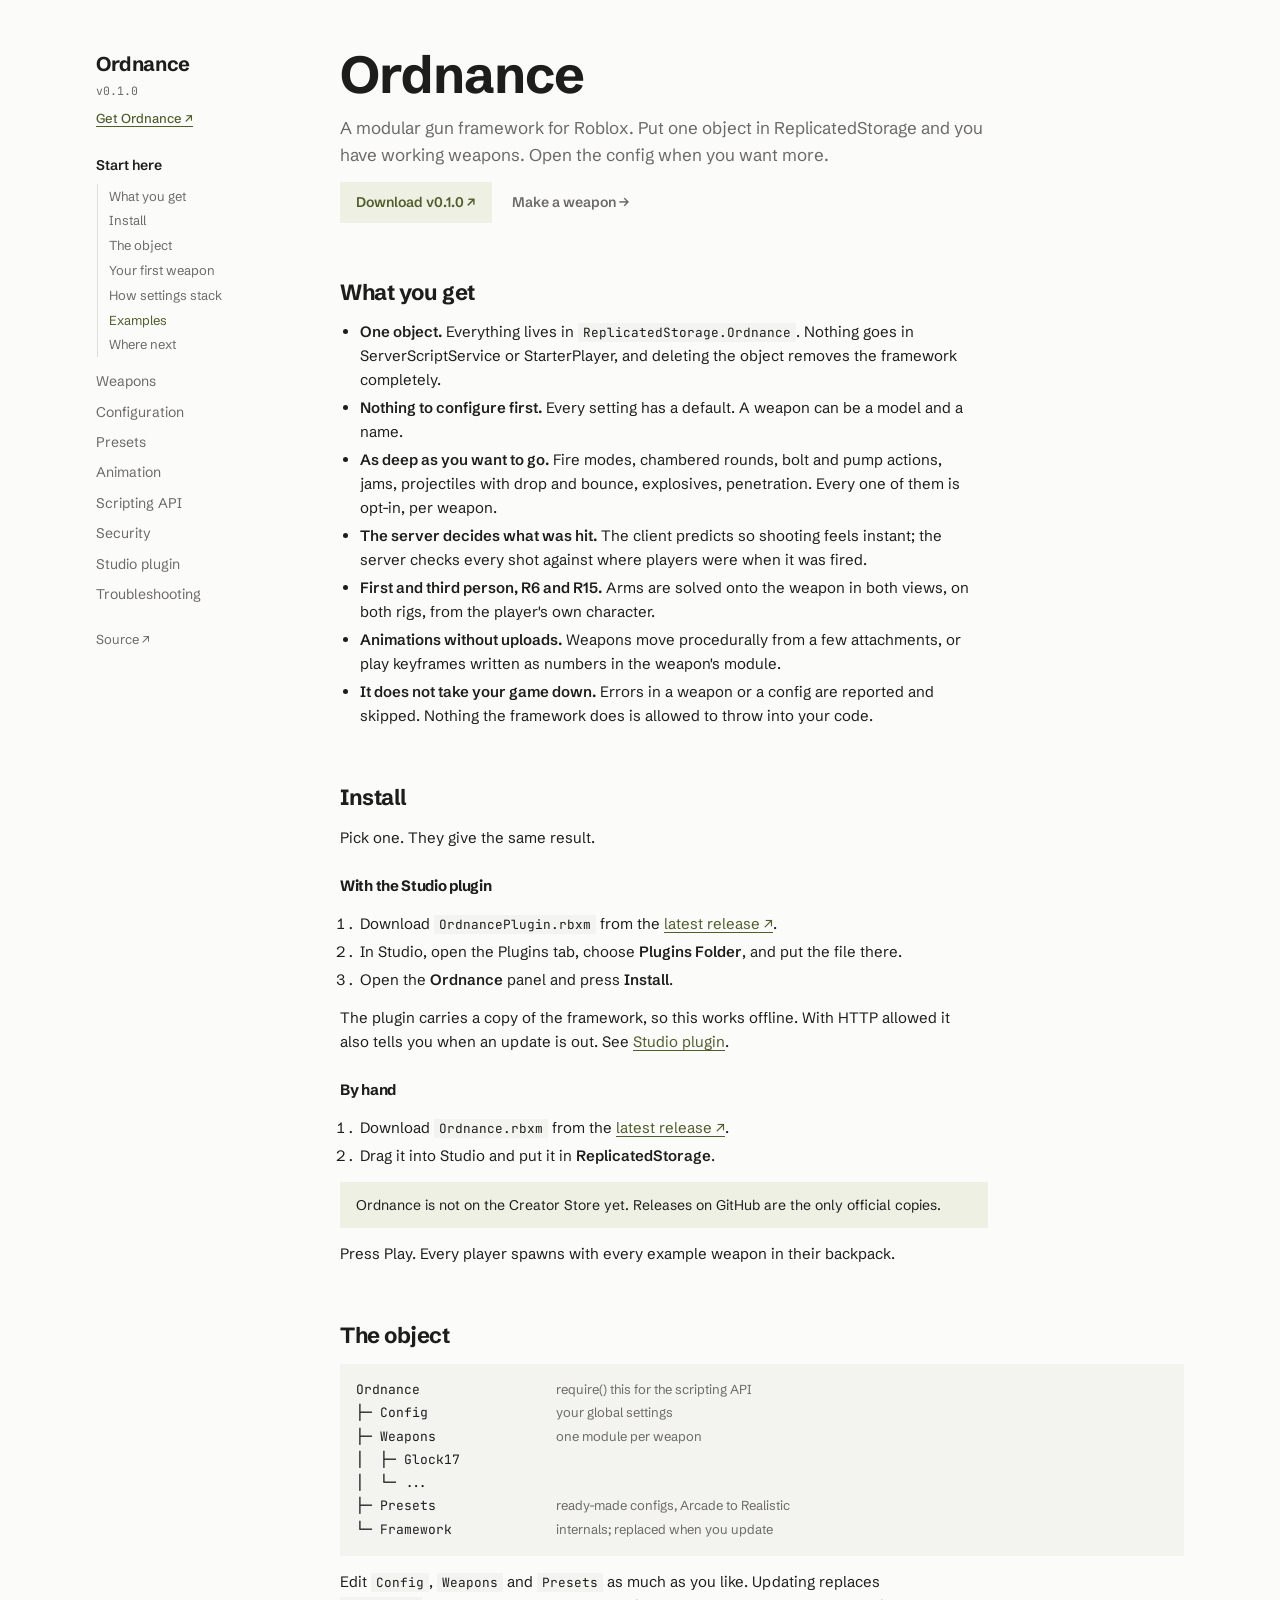
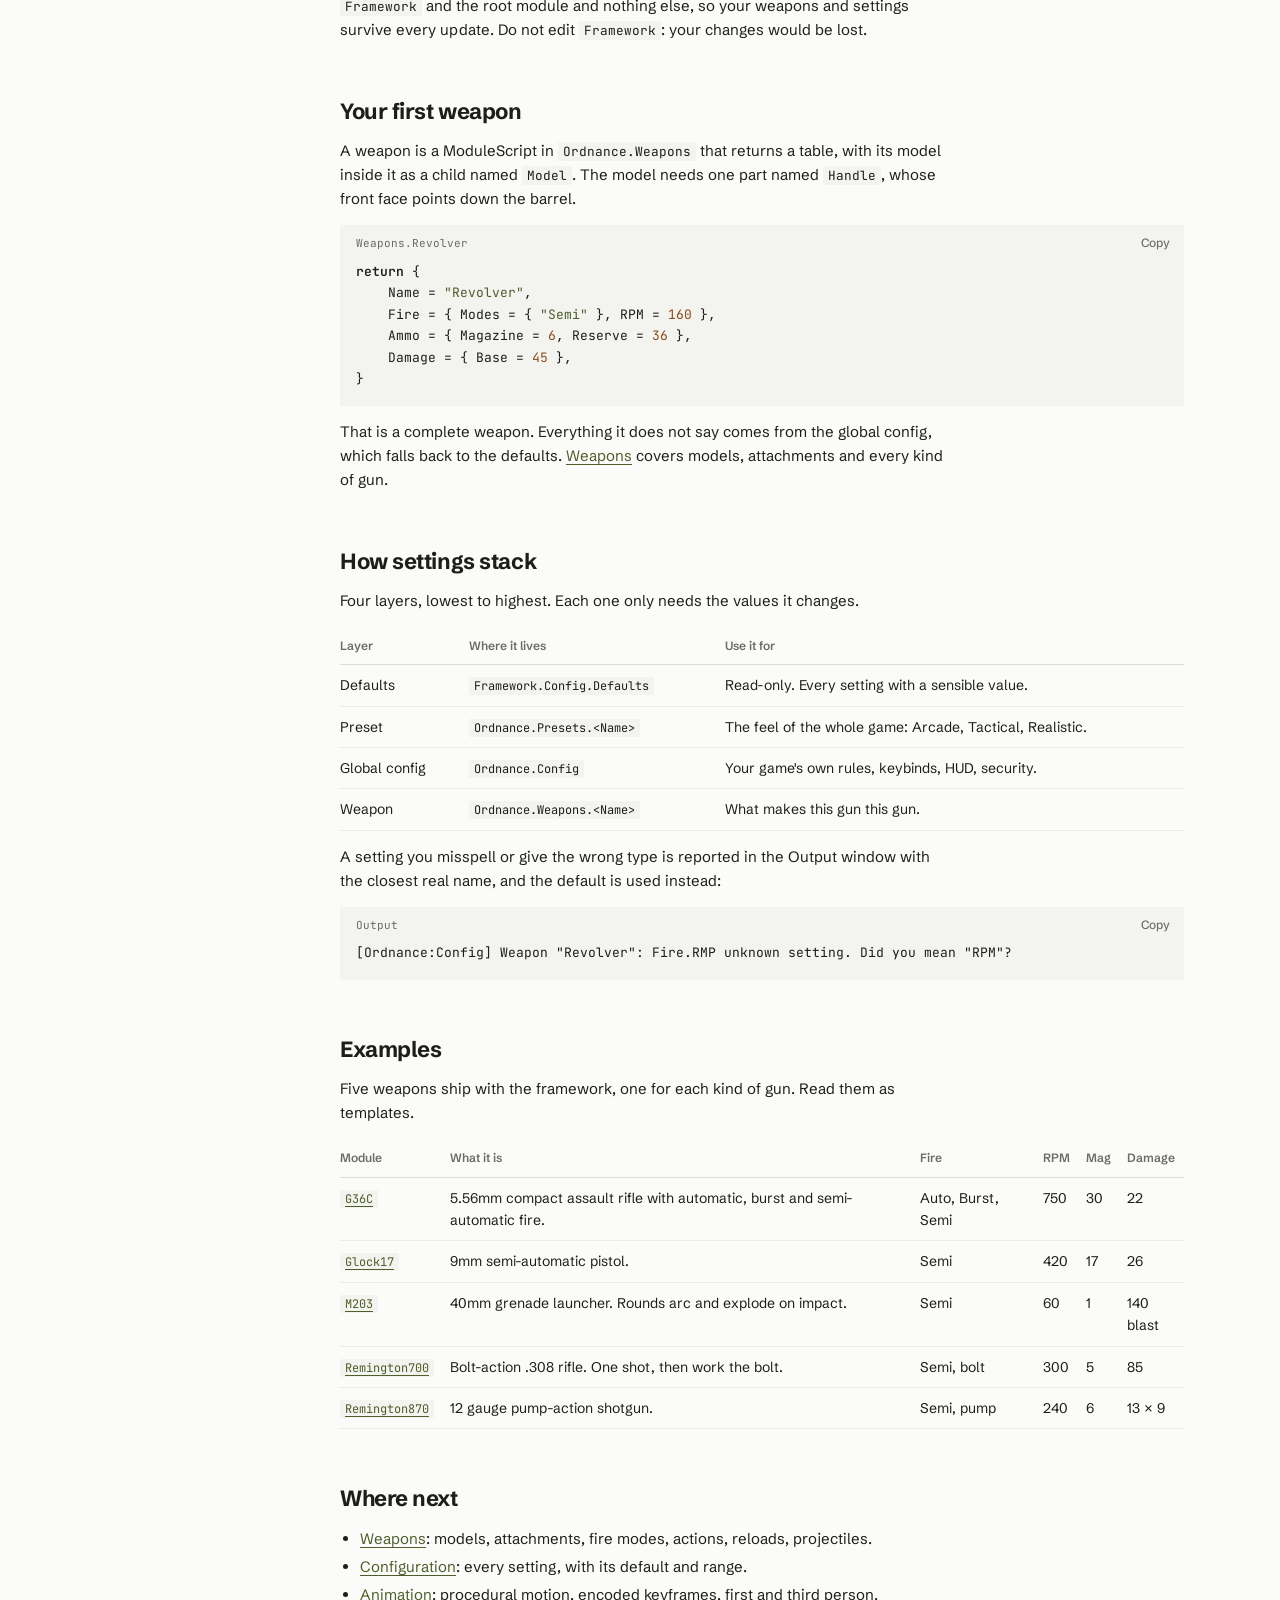
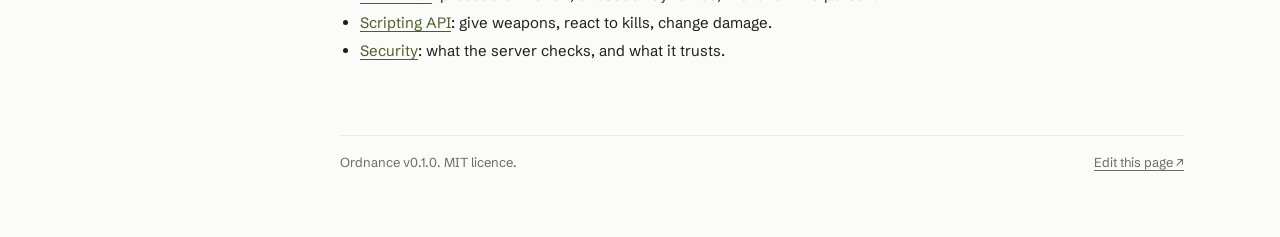
==== docs/index.html @ 736809ed "docs: commit the built site in docs/ for GitHub Pages The Markdown sources move to site/ and tools/d" ====
<!doctype html>
<html lang="en">
<head>
<meta charset="utf-8">
<meta name="viewport" content="width=device-width, initial-scale=1, viewport-fit=cover">
<title>Ordnance</title>
<meta name="description" content="A modular gun framework for Roblox. One object in ReplicatedStorage gives you working, server-checked weapons; open the config when you want more.">
<meta property="og:title" content="Ordnance">
<meta property="og:description" content="A modular gun framework for Roblox. One object in ReplicatedStorage gives you working, server-checked weapons; open the config when you want more.">
<link rel="icon" href="favicon.svg" type="image/svg+xml">
<link rel="preconnect" href="https://fonts.googleapis.com">
<link rel="preconnect" href="https://fonts.gstatic.com" crossorigin>
<link rel="stylesheet" href="https://fonts.googleapis.com/css2?family=Schibsted+Grotesk:wght@400;500;600;700&amp;family=JetBrains+Mono:wght@400;600&amp;display=swap">
<link rel="stylesheet" href="style.css">
</head>
<body>
<div class="shell">
  <nav class="rail" aria-label="Pages">
    <a class="brand" href="index.html">Ordnance</a>
    <span class="ver">v0.1.0</span>
    <a class="get" href="https://github.com/xerseer/ORDINANCE/releases" target="_blank" rel="noopener">Get Ordnance&nbsp;↗</a>
    <a class="item here" href="index.html" aria-current="page">Start here</a><div class="subs"><a class="sub" href="#what">What you get</a><a class="sub" href="#install">Install</a><a class="sub" href="#layout">The object</a><a class="sub" href="#first-weapon">Your first weapon</a><a class="sub" href="#precedence">How settings stack</a><a class="sub" href="#examples">Examples</a><a class="sub" href="#next">Where next</a></div>
    <a class="item" href="weapons.html">Weapons</a>
    <a class="item" href="config.html">Configuration</a>
    <a class="item" href="presets.html">Presets</a>
    <a class="item" href="animation.html">Animation</a>
    <a class="item" href="api.html">Scripting API</a>
    <a class="item" href="security.html">Security</a>
    <a class="item" href="plugin.html">Studio plugin</a>
    <a class="item" href="faq.html">Troubleshooting</a>
    <a class="item out" href="https://github.com/xerseer/ORDINANCE" target="_blank" rel="noopener">Source&nbsp;↗</a>
  </nav>
  <main>
<section id="top"><h1>Ordnance</h1>
<p class="lede">A modular gun framework for Roblox. Put one object in ReplicatedStorage and you have working weapons. Open the config when you want more.</p>
<p class="actions"><a class="btn" href="https://github.com/xerseer/ORDINANCE/releases" target="_blank" rel="noopener">Download v0.1.0&nbsp;↗</a> <a class="btn plain" href="weapons.html">Make a weapon →</a></p>
</section>
<section id="what"><h2>What you get</h2>
<ul><li><strong>One object.</strong> Everything lives in <code>ReplicatedStorage.Ordnance</code>. Nothing goes in ServerScriptService or StarterPlayer, and deleting the object removes the framework completely.</li><li><strong>Nothing to configure first.</strong> Every setting has a default. A weapon can be a model and a name.</li><li><strong>As deep as you want to go.</strong> Fire modes, chambered rounds, bolt and pump actions, jams, projectiles with drop and bounce, explosives, penetration. Every one of them is opt-in, per weapon.</li><li><strong>The server decides what was hit.</strong> The client predicts so shooting feels instant; the server checks every shot against where players were when it was fired.</li><li><strong>First and third person, R6 and R15.</strong> Arms are solved onto the weapon in both views, on both rigs, from the player's own character.</li><li><strong>Animations without uploads.</strong> Weapons move procedurally from a few attachments, or play keyframes written as numbers in the weapon's module.</li><li><strong>It does not take your game down.</strong> Errors in a weapon or a config are reported and skipped. Nothing the framework does is allowed to throw into your code.</li></ul>
</section>
<section id="install"><h2>Install</h2>
<p>Pick one. They give the same result.</p>
<h3 id="with-the-studio-plugin">With the Studio plugin</h3>
<ol><li>Download <code>OrdnancePlugin.rbxm</code> from the <a href="https://github.com/xerseer/ORDINANCE/releases" target="_blank" rel="noopener">latest release&nbsp;↗</a>.</li><li>In Studio, open the Plugins tab, choose <strong>Plugins Folder</strong>, and put the file there.</li><li>Open the <strong>Ordnance</strong> panel and press <strong>Install</strong>.</li></ol>
<p>The plugin carries a copy of the framework, so this works offline. With HTTP allowed it also tells you when an update is out. See <a href="plugin.html">Studio plugin</a>.</p>
<h3 id="by-hand">By hand</h3>
<ol><li>Download <code>Ordnance.rbxm</code> from the <a href="https://github.com/xerseer/ORDINANCE/releases" target="_blank" rel="noopener">latest release&nbsp;↗</a>.</li><li>Drag it into Studio and put it in <strong>ReplicatedStorage</strong>.</li></ol>
<div class="note"><p>Ordnance is not on the Creator Store yet. Releases on GitHub are the only official copies.</p></div>
<p>Press Play. Every player spawns with every example weapon in their backpack.</p>
</section>
<section id="layout"><h2>The object</h2>
<div class="tree">Ordnance                 <span class="dim">require() this for the scripting API</span>
├─ Config                <span class="dim">your global settings</span>
├─ Weapons               <span class="dim">one module per weapon</span>
│  ├─ Glock17
│  └─ ...
├─ Presets               <span class="dim">ready-made configs, Arcade to Realistic</span>
└─ Framework             <span class="dim">internals; replaced when you update</span></div>
<p>Edit <code>Config</code>, <code>Weapons</code> and <code>Presets</code> as much as you like. Updating replaces <code>Framework</code> and the root module and nothing else, so your weapons and settings survive every update. Do not edit <code>Framework</code>: your changes would be lost.</p>
</section>
<section id="first-weapon"><h2>Your first weapon</h2>
<p>A weapon is a ModuleScript in <code>Ordnance.Weapons</code> that returns a table, with its model inside it as a child named <code>Model</code>. The model needs one part named <code>Handle</code>, whose front face points down the barrel.</p>
<div class="code"><div class="label">Weapons.Revolver</div><pre><code><span class="tk-kw">return</span> {
	Name = <span class="tk-str">&quot;Revolver&quot;</span>,
	Fire = { Modes = { <span class="tk-str">&quot;Semi&quot;</span> }, RPM = <span class="tk-num">160</span> },
	Ammo = { Magazine = <span class="tk-num">6</span>, Reserve = <span class="tk-num">36</span> },
	Damage = { Base = <span class="tk-num">45</span> },
}</code></pre></div>
<p>That is a complete weapon. Everything it does not say comes from the global config, which falls back to the defaults. <a href="weapons.html">Weapons</a> covers models, attachments and every kind of gun.</p>
</section>
<section id="precedence"><h2>How settings stack</h2>
<p>Four layers, lowest to highest. Each one only needs the values it changes.</p>
<div class="tbl"><table><thead><tr><th>Layer</th><th>Where it lives</th><th>Use it for</th></tr></thead><tbody><tr><td>Defaults</td><td><code>Framework.Config.Defaults</code></td><td>Read-only. Every setting with a sensible value.</td></tr><tr><td>Preset</td><td><code>Ordnance.Presets.&lt;Name&gt;</code></td><td>The feel of the whole game: Arcade, Tactical, Realistic.</td></tr><tr><td>Global config</td><td><code>Ordnance.Config</code></td><td>Your game's own rules, keybinds, HUD, security.</td></tr><tr><td>Weapon</td><td><code>Ordnance.Weapons.&lt;Name&gt;</code></td><td>What makes this gun this gun.</td></tr></tbody></table></div>
<p>A setting you misspell or give the wrong type is reported in the Output window with the closest real name, and the default is used instead:</p>
<div class="code"><div class="label">Output</div><pre><code>[Ordnance:Config] Weapon &quot;Revolver&quot;: Fire.RMP unknown setting. Did you mean &quot;RPM&quot;?</code></pre></div>
</section>
<section id="examples"><h2>Examples</h2>
<p>Five weapons ship with the framework, one for each kind of gun. Read them as templates.</p>
<div class="tbl"><table><thead><tr><th>Module</th><th>What it is</th><th>Fire</th><th>RPM</th><th>Mag</th><th>Damage</th></tr></thead><tbody>
<tr><td><a href="https://github.com/xerseer/ORDINANCE/tree/main/src/Weapons/G36C"><code>G36C</code></a></td><td>5.56mm compact assault rifle with automatic, burst and semi-automatic fire.</td><td>Auto, Burst, Semi</td><td>750</td><td>30</td><td>22</td></tr>
<tr><td><a href="https://github.com/xerseer/ORDINANCE/tree/main/src/Weapons/Glock17"><code>Glock17</code></a></td><td>9mm semi-automatic pistol.</td><td>Semi</td><td>420</td><td>17</td><td>26</td></tr>
<tr><td><a href="https://github.com/xerseer/ORDINANCE/tree/main/src/Weapons/M203"><code>M203</code></a></td><td>40mm grenade launcher. Rounds arc and explode on impact.</td><td>Semi</td><td>60</td><td>1</td><td>140 blast</td></tr>
<tr><td><a href="https://github.com/xerseer/ORDINANCE/tree/main/src/Weapons/Remington700"><code>Remington700</code></a></td><td>Bolt-action .308 rifle. One shot, then work the bolt.</td><td>Semi, bolt</td><td>300</td><td>5</td><td>85</td></tr>
<tr><td><a href="https://github.com/xerseer/ORDINANCE/tree/main/src/Weapons/Remington870"><code>Remington870</code></a></td><td>12 gauge pump-action shotgun.</td><td>Semi, pump</td><td>240</td><td>6</td><td>13 × 9</td></tr>
</tbody></table></div>
</section>
<section id="next"><h2>Where next</h2>
<ul><li><a href="weapons.html">Weapons</a>: models, attachments, fire modes, actions, reloads, projectiles.</li><li><a href="config.html">Configuration</a>: every setting, with its default and range.</li><li><a href="animation.html">Animation</a>: procedural motion, encoded keyframes, first and third person.</li><li><a href="api.html">Scripting API</a>: give weapons, react to kills, change damage.</li><li><a href="security.html">Security</a>: what the server checks, and what it trusts.</li></ul>
</section>
    <footer>
      <span>Ordnance v0.1.0. MIT licence.</span>
      <a href="https://github.com/xerseer/ORDINANCE/blob/main/site/index.md">Edit this page&nbsp;↗</a>
    </footer>
  </main>
</div>
<script src="site.js"></script>
</body>
</html>
---- docs/style.css ----
/*
	Ordnance docs. Same visual language as the xnet docs: warm paper in light,
	warm near-black in dark, one olive accent, square corners, hairlines.
*/

:root {
	--bg: #fbfbfa;
	--surface: #ffffff;
	--code-bg: #f3f3f0;
	--fg: #1d1d1b;
	--muted: #6b6a64;
	--line: #ecebe7;
	--line-strong: #dedcd6;
	--accent: #4f5d2a;
	--accent-soft: #eef0e4;
	--warm: #8a4b1f;
	--warm-soft: #f6ede4;
	--cool: #355a7a;
	--tk-kw: #1d1d1b;
	--tk-str: #4f5d2a;
	--tk-num: #8a4b1f;
	--tk-com: #94928a;
	--tk-fn: #355a7a;
	--radius: 0;
	--font-body: "Schibsted Grotesk", "Segoe UI", system-ui, sans-serif;
	--font-mono: "JetBrains Mono", ui-monospace, Consolas, monospace;
}

@media (prefers-color-scheme: dark) {
	:root:not([data-theme="light"]) {
		--bg: #161615;
		--surface: #1c1c1a;
		--code-bg: #1f1f1d;
		--fg: #e8e7e2;
		--muted: #9c9a92;
		--line: #242422;
		--line-strong: #2f2f2c;
		--accent: #b3bf7d;
		--accent-soft: #2a2e1f;
		--warm: #d9a27a;
		--warm-soft: #2c231c;
		--cool: #93b4d1;
		--tk-kw: #e8e7e2;
		--tk-str: #b3bf7d;
		--tk-num: #d9a27a;
		--tk-com: #75736c;
		--tk-fn: #93b4d1;
		color-scheme: dark;
	}
}

:root[data-theme="dark"] {
	--bg: #161615;
	--surface: #1c1c1a;
	--code-bg: #1f1f1d;
	--fg: #e8e7e2;
	--muted: #9c9a92;
	--line: #242422;
	--line-strong: #2f2f2c;
	--accent: #b3bf7d;
	--accent-soft: #2a2e1f;
	--warm: #d9a27a;
	--warm-soft: #2c231c;
	--cool: #93b4d1;
	--tk-kw: #e8e7e2;
	--tk-str: #b3bf7d;
	--tk-num: #d9a27a;
	--tk-com: #75736c;
	--tk-fn: #93b4d1;
	color-scheme: dark;
}

* {
	box-sizing: border-box;
}

body {
	margin: 0;
	background: var(--bg);
	color: var(--fg);
	font-family: var(--font-body);
	font-size: 15px;
	line-height: 1.6;
	-webkit-text-size-adjust: 100%;
}

a {
	color: var(--accent);
	text-underline-offset: 3px;
}

a:focus-visible,
button:focus-visible,
input:focus-visible {
	outline: 2px solid var(--accent);
	outline-offset: 2px;
}

/* Layout ------------------------------------------------------------------ */

.shell {
	display: grid;
	grid-template-columns: 180px minmax(0, 1fr);
	gap: 64px;
	max-width: 1120px;
	margin: 0 auto;
	padding-left: max(16px, env(safe-area-inset-left, 0px));
	padding-right: max(16px, env(safe-area-inset-right, 0px));
	padding-block: 48px 64px;
}

nav.rail {
	position: sticky;
	top: calc(env(safe-area-inset-top, 0px) + 40px);
	align-self: start;
	max-height: calc(100vh - 64px);
	overflow-y: auto;
	scrollbar-width: none;
	display: flex;
	flex-direction: column;
	gap: 2px;
	font-size: 14px;
}

nav.rail .brand {
	font-weight: 700;
	font-size: 20px;
	letter-spacing: -0.02em;
	color: var(--fg);
	text-decoration: none;
}

nav.rail .ver {
	font-family: var(--font-mono);
	font-size: 11.5px;
	color: var(--muted);
	margin-bottom: 6px;
}

nav.rail a.get {
	font-size: 13px;
	font-weight: 500;
	margin-bottom: 20px;
}

nav.rail a.item {
	color: var(--muted);
	text-decoration: none;
	padding: 3px 0;
}

nav.rail a.item:hover {
	color: var(--fg);
}

nav.rail a.item.here {
	color: var(--fg);
	font-weight: 600;
}

nav.rail a.item.out {
	margin-top: 16px;
	font-size: 13px;
}

nav.rail .subs {
	display: flex;
	flex-direction: column;
	border-left: 1px solid var(--line-strong);
	margin: 2px 0 8px 1px;
	padding-left: 11px;
}

nav.rail a.sub {
	color: var(--muted);
	text-decoration: none;
	font-size: 13px;
	padding: 2px 0;
}

nav.rail a.sub:hover {
	color: var(--fg);
}

nav.rail a.sub.on {
	color: var(--accent);
}

main {
	min-width: 0;
	display: flex;
	flex-direction: column;
	gap: 56px;
}

section {
	display: flex;
	flex-direction: column;
	gap: 14px;
	scroll-margin-top: 32px;
}

/* Type -------------------------------------------------------------------- */

h1,
h2,
h3 {
	text-wrap: balance;
	margin: 0;
	letter-spacing: -0.02em;
	font-weight: 700;
}

h1 {
	font-size: clamp(36px, 6vw, 52px);
	line-height: 1;
}

h2 {
	font-size: 22px;
	line-height: 1.25;
}

h3 {
	font-size: 15px;
	margin-top: 10px;
	scroll-margin-top: 32px;
}

p {
	margin: 0;
	max-width: 68ch;
}

ul,
ol {
	margin: 0;
	padding-left: 20px;
	display: flex;
	flex-direction: column;
	gap: 4px;
	max-width: 70ch;
}

.lede {
	font-size: 17px;
	color: var(--muted);
}

.dim {
	color: var(--muted);
}

strong {
	font-weight: 600;
}

code {
	font-family: var(--font-mono);
	font-size: 0.85em;
	background: var(--code-bg);
	padding: 1px 5px;
	border-radius: var(--radius);
}

/* Buttons and notes -------------------------------------------------------- */

.btn {
	display: inline-block;
	font-weight: 600;
	font-size: 14px;
	color: var(--accent);
	background: var(--accent-soft);
	text-decoration: none;
	padding: 9px 16px;
	border-radius: var(--radius);
}

.btn:hover {
	background: var(--line);
}

.btn.plain {
	background: none;
	color: var(--muted);
	padding-inline: 4px;
}

.btn.plain:hover {
	color: var(--fg);
	background: none;
}

.actions {
	display: flex;
	flex-wrap: wrap;
	gap: 8px 16px;
	align-items: center;
}

.note {
	background: var(--accent-soft);
	padding: 12px 16px;
	border-radius: var(--radius);
	font-size: 14px;
	max-width: 72ch;
}

.note p {
	max-width: none;
}

.note.limit {
	background: var(--warm-soft);
}

.note .kicker {
	display: block;
	font: 600 11px var(--font-mono);
	text-transform: uppercase;
	letter-spacing: 0.05em;
	color: var(--warm);
	margin-bottom: 2px;
}

.scope {
	font-size: 13px;
	color: var(--muted);
}

/* Code -------------------------------------------------------------------- */

.code {
	position: relative;
	background: var(--code-bg);
	border-radius: var(--radius);
	min-width: 0;
}

.code .label {
	font-family: var(--font-mono);
	font-size: 11px;
	color: var(--muted);
	padding: 10px 16px 0;
}

.code pre {
	margin: 0;
	padding: 8px 16px 16px;
	overflow-x: auto;
	font-family: var(--font-mono);
	font-size: 13px;
	line-height: 1.65;
	tab-size: 4;
}

.code > pre:first-child {
	padding-top: 16px;
}

.code pre code {
	background: none;
	padding: 0;
	font-size: inherit;
}

.copy {
	position: absolute;
	top: 6px;
	right: 8px;
	font: 500 12px var(--font-body);
	color: var(--muted);
	background: var(--code-bg);
	border: 0;
	padding: 4px 6px;
	cursor: pointer;
}

.copy:hover {
	color: var(--fg);
}

.tk-kw {
	color: var(--tk-kw);
	font-weight: 600;
}

.tk-str {
	color: var(--tk-str);
}

.tk-num {
	color: var(--tk-num);
}

.tk-com {
	color: var(--tk-com);
}

.tk-fn {
	color: var(--tk-fn);
}

.pair {
	display: grid;
	grid-template-columns: repeat(2, minmax(0, 1fr));
	gap: 12px;
}

/* Tables ------------------------------------------------------------------ */

.tbl {
	overflow-x: auto;
}

table {
	border-collapse: collapse;
	width: 100%;
	font-size: 14px;
}

th,
td {
	text-align: left;
	padding: 9px 16px 9px 0;
	border-bottom: 1px solid var(--line);
	vertical-align: top;
}

th:last-child,
td:last-child {
	padding-right: 0;
}

th {
	font-size: 12px;
	font-weight: 600;
	color: var(--muted);
	border-bottom-color: var(--line-strong);
}

td code {
	white-space: nowrap;
}

table.ref td:first-child code {
	scroll-margin-top: 40px;
}

table.ref td:nth-child(3) {
	color: var(--muted);
	font-size: 13px;
	min-width: 96px;
}

table.ref td:nth-child(3) code {
	color: var(--fg);
	white-space: nowrap;
}

table.ref td:last-child {
	min-width: 220px;
}

table.ref tr:target td,
table.ref tr.hit td {
	background: var(--accent-soft);
}

table.compare td,
table.compare th {
	white-space: nowrap;
}

.swatch {
	display: inline-block;
	width: 10px;
	height: 10px;
	margin-right: 6px;
	vertical-align: -1px;
	outline: 1px solid var(--line-strong);
}

dl.defs {
	margin: 0;
	display: grid;
	grid-template-columns: max-content minmax(0, 1fr);
	gap: 8px 20px;
	max-width: 76ch;
}

dl.defs dt {
	margin: 0;
}

dl.defs dd {
	margin: 0;
	color: var(--muted);
}

/* Settings filter ---------------------------------------------------------- */

.filter {
	padding: 10px 0;
	border-top: 1px solid var(--line);
	border-bottom: 1px solid var(--line);
	margin-top: 10px;
	display: flex;
	gap: 12px;
	align-items: baseline;
}

.filter input {
	flex: 1;
	min-width: 0;
	max-width: 360px;
	font: 14px var(--font-body);
	color: var(--fg);
	background: var(--surface);
	border: 1px solid var(--line-strong);
	border-radius: var(--radius);
	padding: 7px 10px;
}

.filter input::placeholder {
	color: var(--muted);
}

.filter .count {
	font-size: 13px;
	color: var(--muted);
}

/* Layout tree ------------------------------------------------------------- */

.tree {
	font-family: var(--font-mono);
	font-size: 13px;
	line-height: 1.75;
	background: var(--code-bg);
	padding: 14px 16px;
	overflow-x: auto;
	white-space: pre;
}

.tree .dim {
	font-family: var(--font-body);
}

/* Footer ------------------------------------------------------------------ */

footer {
	display: flex;
	flex-wrap: wrap;
	justify-content: space-between;
	gap: 8px 24px;
	font-size: 13px;
	color: var(--muted);
	border-top: 1px solid var(--line);
	padding-top: 16px;
	margin-top: 16px;
}

footer a {
	color: var(--muted);
}

footer a:hover {
	color: var(--fg);
}

/* Small screens ------------------------------------------------------------ */

@media (max-width: 820px) {
	.shell {
		grid-template-columns: minmax(0, 1fr);
		gap: 32px;
		padding-block: 28px 48px;
	}

	nav.rail {
		position: static;
		max-height: none;
		flex-flow: row wrap;
		gap: 2px 16px;
	}

	nav.rail .brand,
	nav.rail .ver,
	nav.rail a.get {
		width: 100%;
	}

	nav.rail a.get {
		margin-bottom: 8px;
	}

	nav.rail .subs,
	nav.rail a.item.out {
		display: none;
	}

	main {
		gap: 44px;
	}

	.pair {
		grid-template-columns: minmax(0, 1fr);
	}

	dl.defs {
		grid-template-columns: minmax(0, 1fr);
		gap: 0;
	}

	dl.defs dd {
		margin-bottom: 10px;
	}
}

@media (prefers-reduced-motion: no-preference) {
	html {
		scroll-behavior: smooth;
	}
}

img {
	max-width: 100%;
}

[hidden] {
	display: none !important;
}
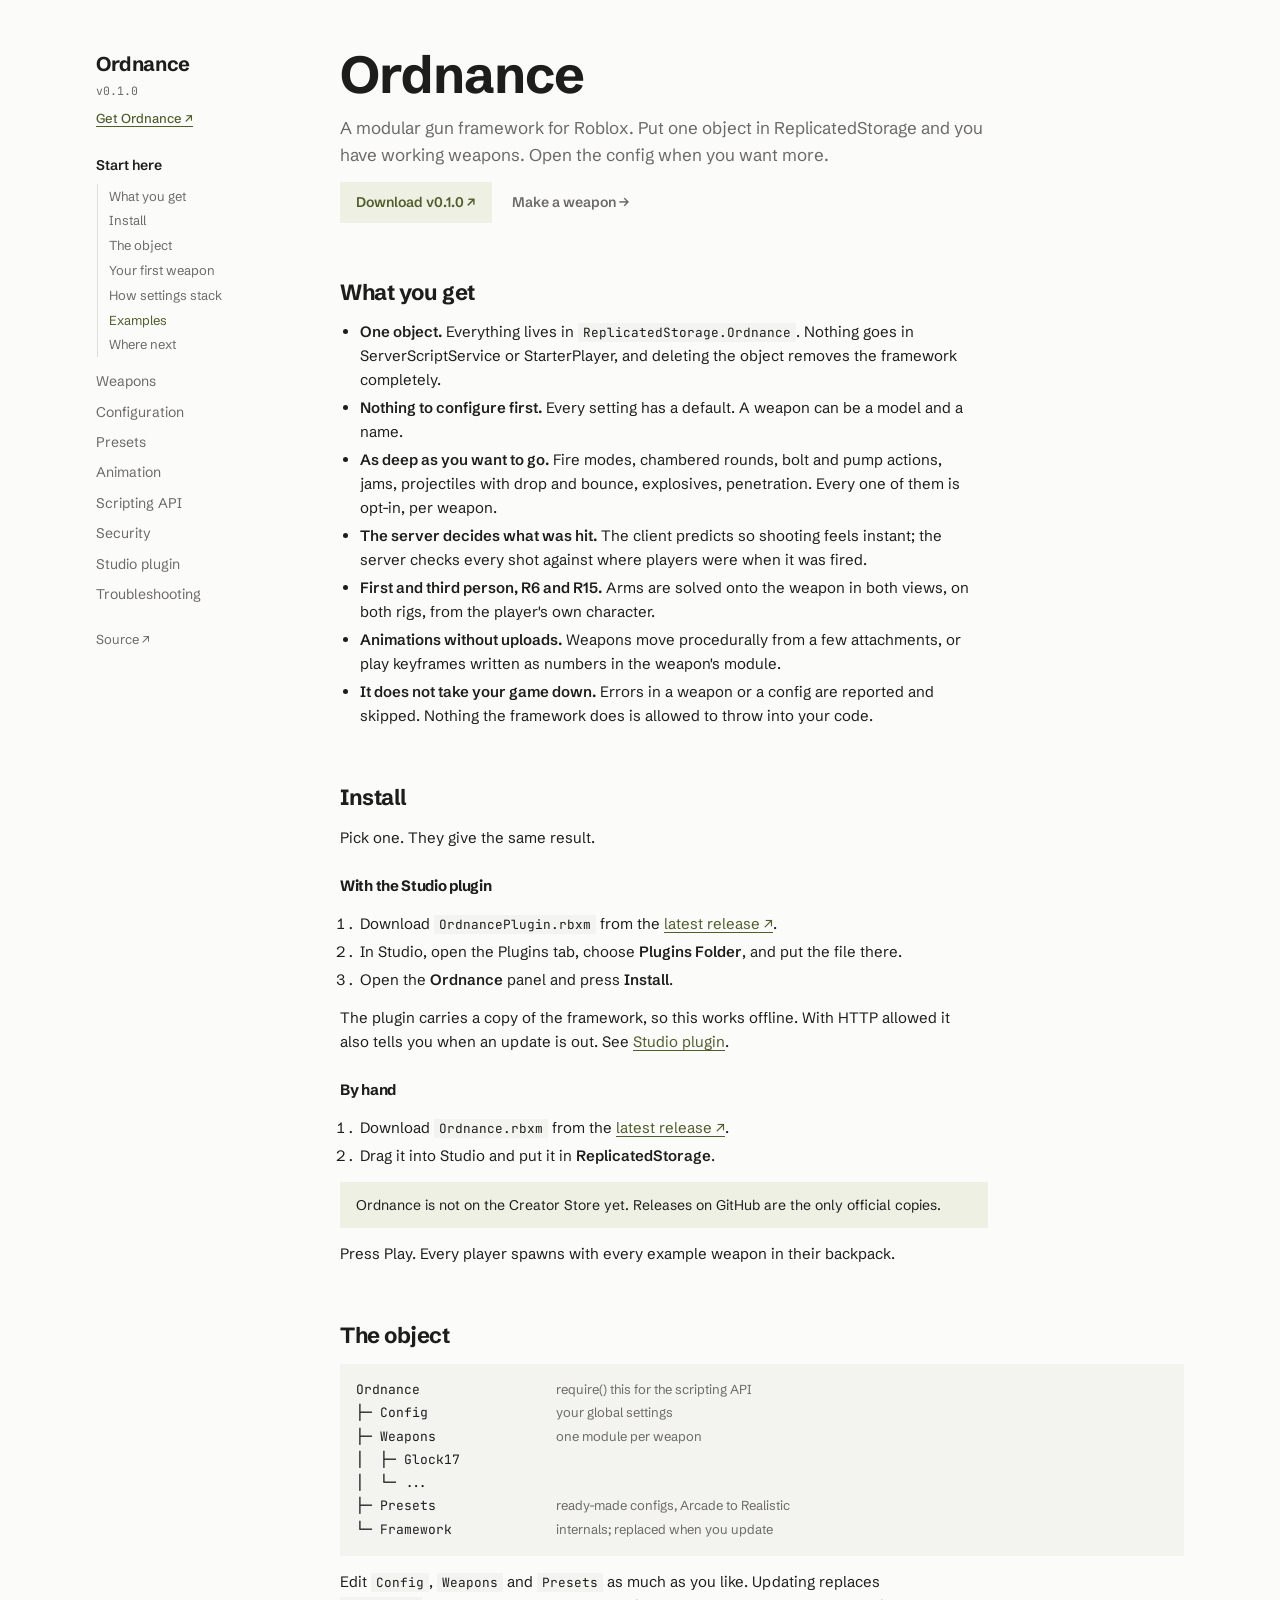
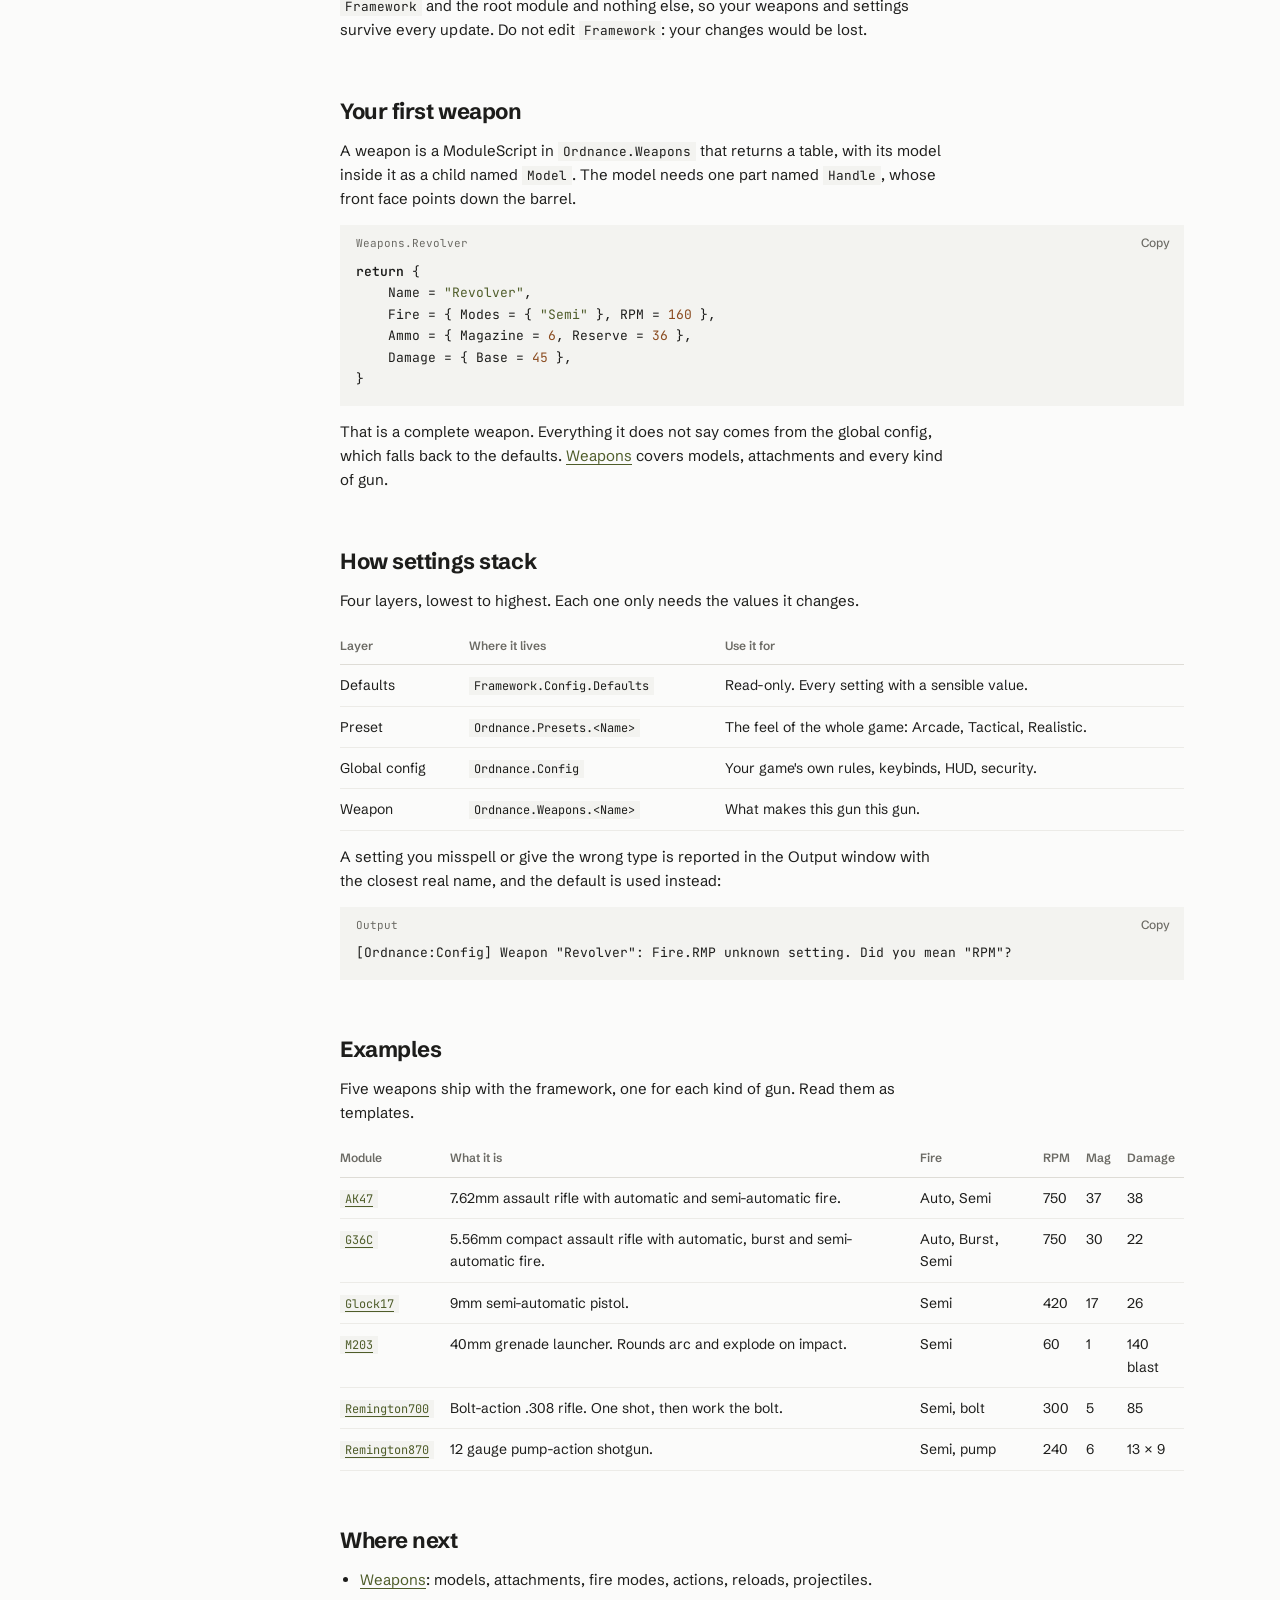
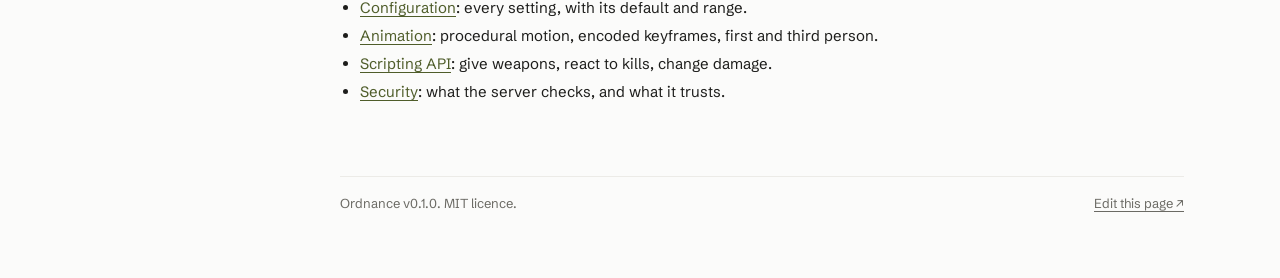
==== commit fca34f73: "weapons: add the AK-47 Rebuilt from the MeshPart kit in Workspace.Models after it was lost from the " ====
--- a/docs/index.html
+++ b/docs/index.html
@@ -77,6 +77,7 @@
 <section id="examples"><h2>Examples</h2>
 <p>Five weapons ship with the framework, one for each kind of gun. Read them as templates.</p>
 <div class="tbl"><table><thead><tr><th>Module</th><th>What it is</th><th>Fire</th><th>RPM</th><th>Mag</th><th>Damage</th></tr></thead><tbody>
+<tr><td><a href="https://github.com/xerseer/ORDINANCE/tree/main/src/Weapons/AK47"><code>AK47</code></a></td><td>7.62mm assault rifle with automatic and semi-automatic fire.</td><td>Auto, Semi</td><td>750</td><td>37</td><td>38</td></tr>
 <tr><td><a href="https://github.com/xerseer/ORDINANCE/tree/main/src/Weapons/G36C"><code>G36C</code></a></td><td>5.56mm compact assault rifle with automatic, burst and semi-automatic fire.</td><td>Auto, Burst, Semi</td><td>750</td><td>30</td><td>22</td></tr>
 <tr><td><a href="https://github.com/xerseer/ORDINANCE/tree/main/src/Weapons/Glock17"><code>Glock17</code></a></td><td>9mm semi-automatic pistol.</td><td>Semi</td><td>420</td><td>17</td><td>26</td></tr>
 <tr><td><a href="https://github.com/xerseer/ORDINANCE/tree/main/src/Weapons/M203"><code>M203</code></a></td><td>40mm grenade launcher. Rounds arc and explode on impact.</td><td>Semi</td><td>60</td><td>1</td><td>140 blast</td></tr>
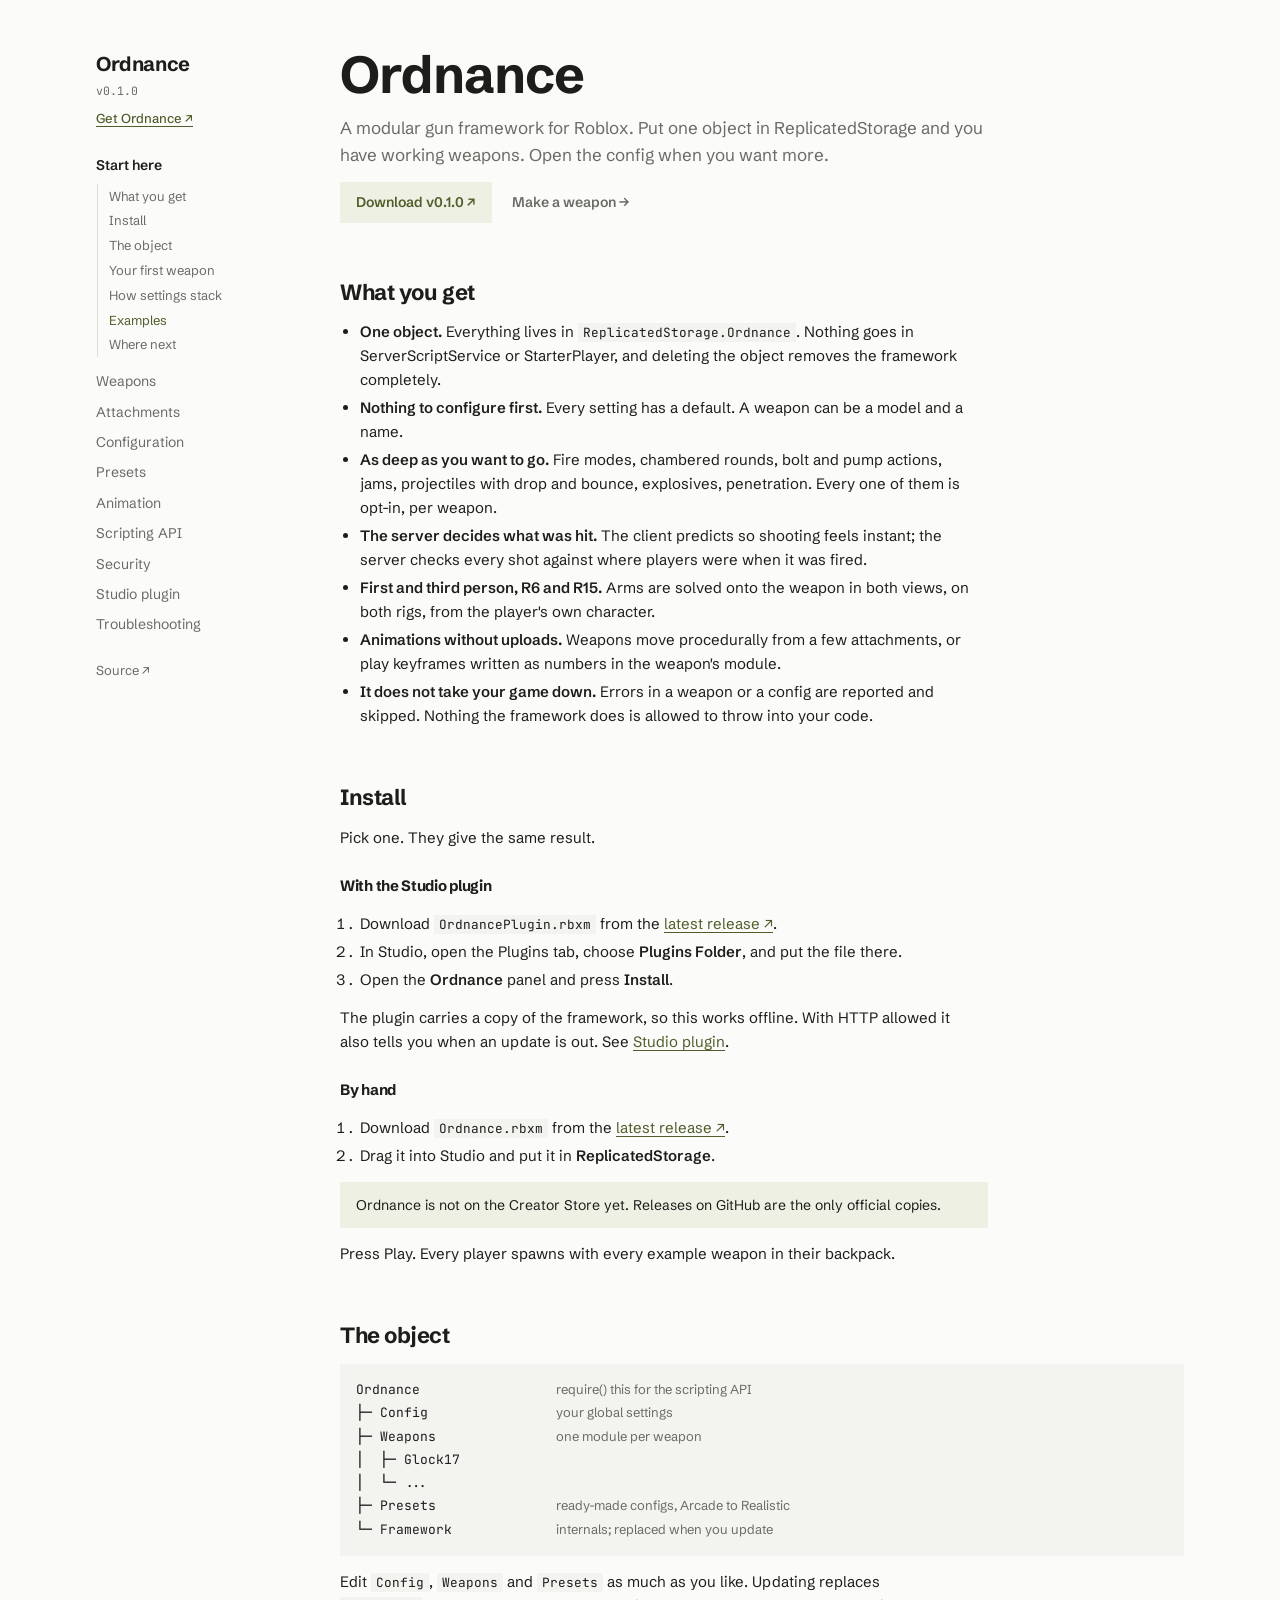
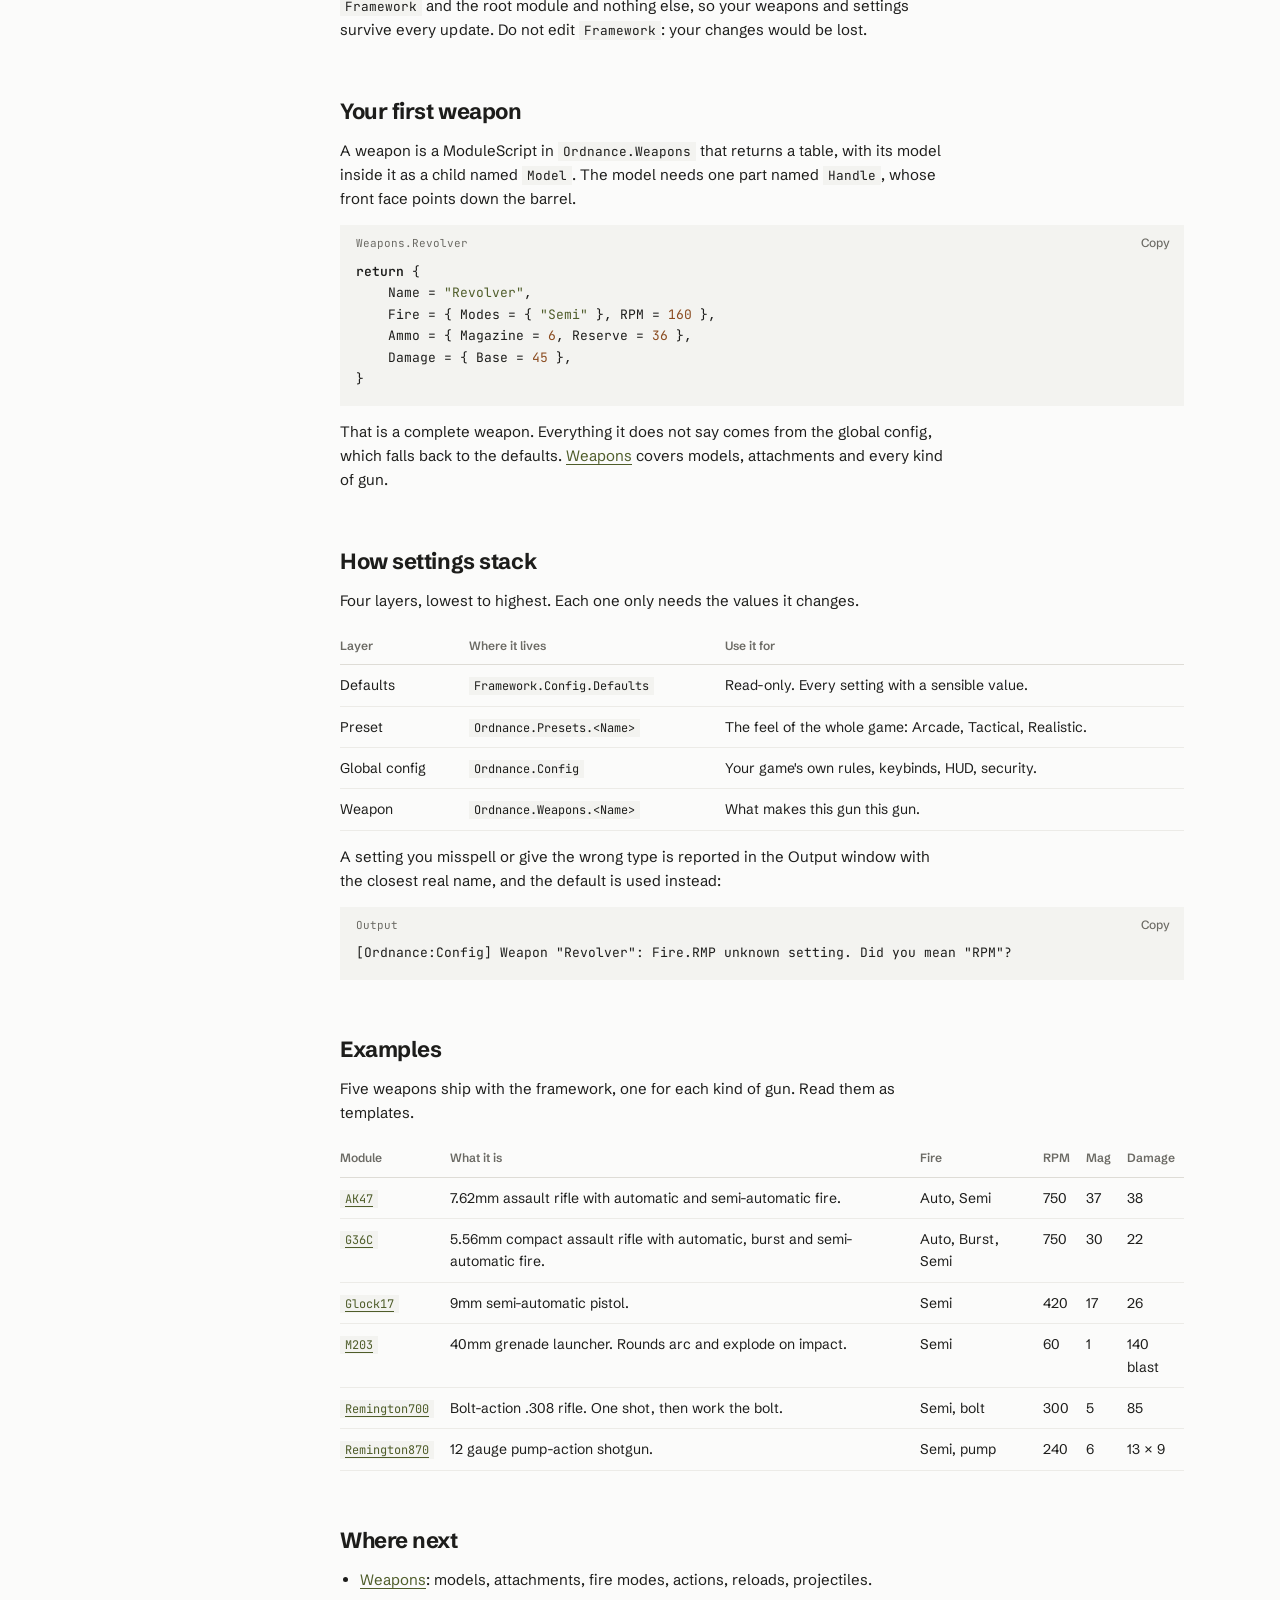
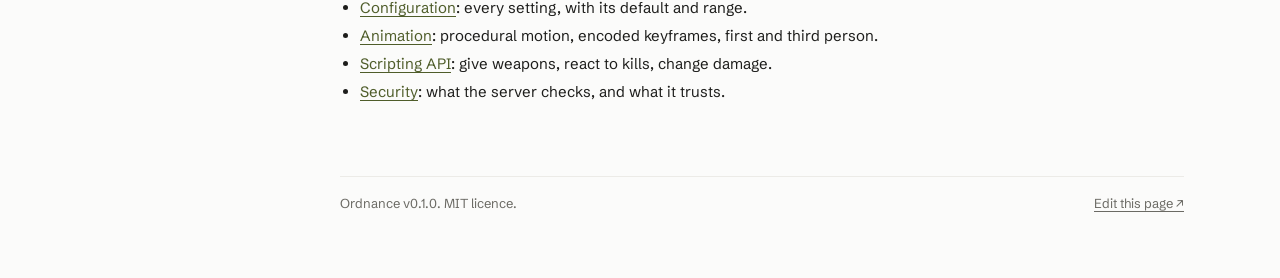
==== commit 45dec8fc: "attachments: optics, muzzle devices, grips, lights and lasers Attachments are modules in Ordnance.At" ====
--- a/docs/index.html
+++ b/docs/index.html
@@ -21,6 +21,7 @@
     <a class="get" href="https://github.com/xerseer/ORDINANCE/releases" target="_blank" rel="noopener">Get Ordnance&nbsp;↗</a>
     <a class="item here" href="index.html" aria-current="page">Start here</a><div class="subs"><a class="sub" href="#what">What you get</a><a class="sub" href="#install">Install</a><a class="sub" href="#layout">The object</a><a class="sub" href="#first-weapon">Your first weapon</a><a class="sub" href="#precedence">How settings stack</a><a class="sub" href="#examples">Examples</a><a class="sub" href="#next">Where next</a></div>
     <a class="item" href="weapons.html">Weapons</a>
+    <a class="item" href="attachments.html">Attachments</a>
     <a class="item" href="config.html">Configuration</a>
     <a class="item" href="presets.html">Presets</a>
     <a class="item" href="animation.html">Animation</a>
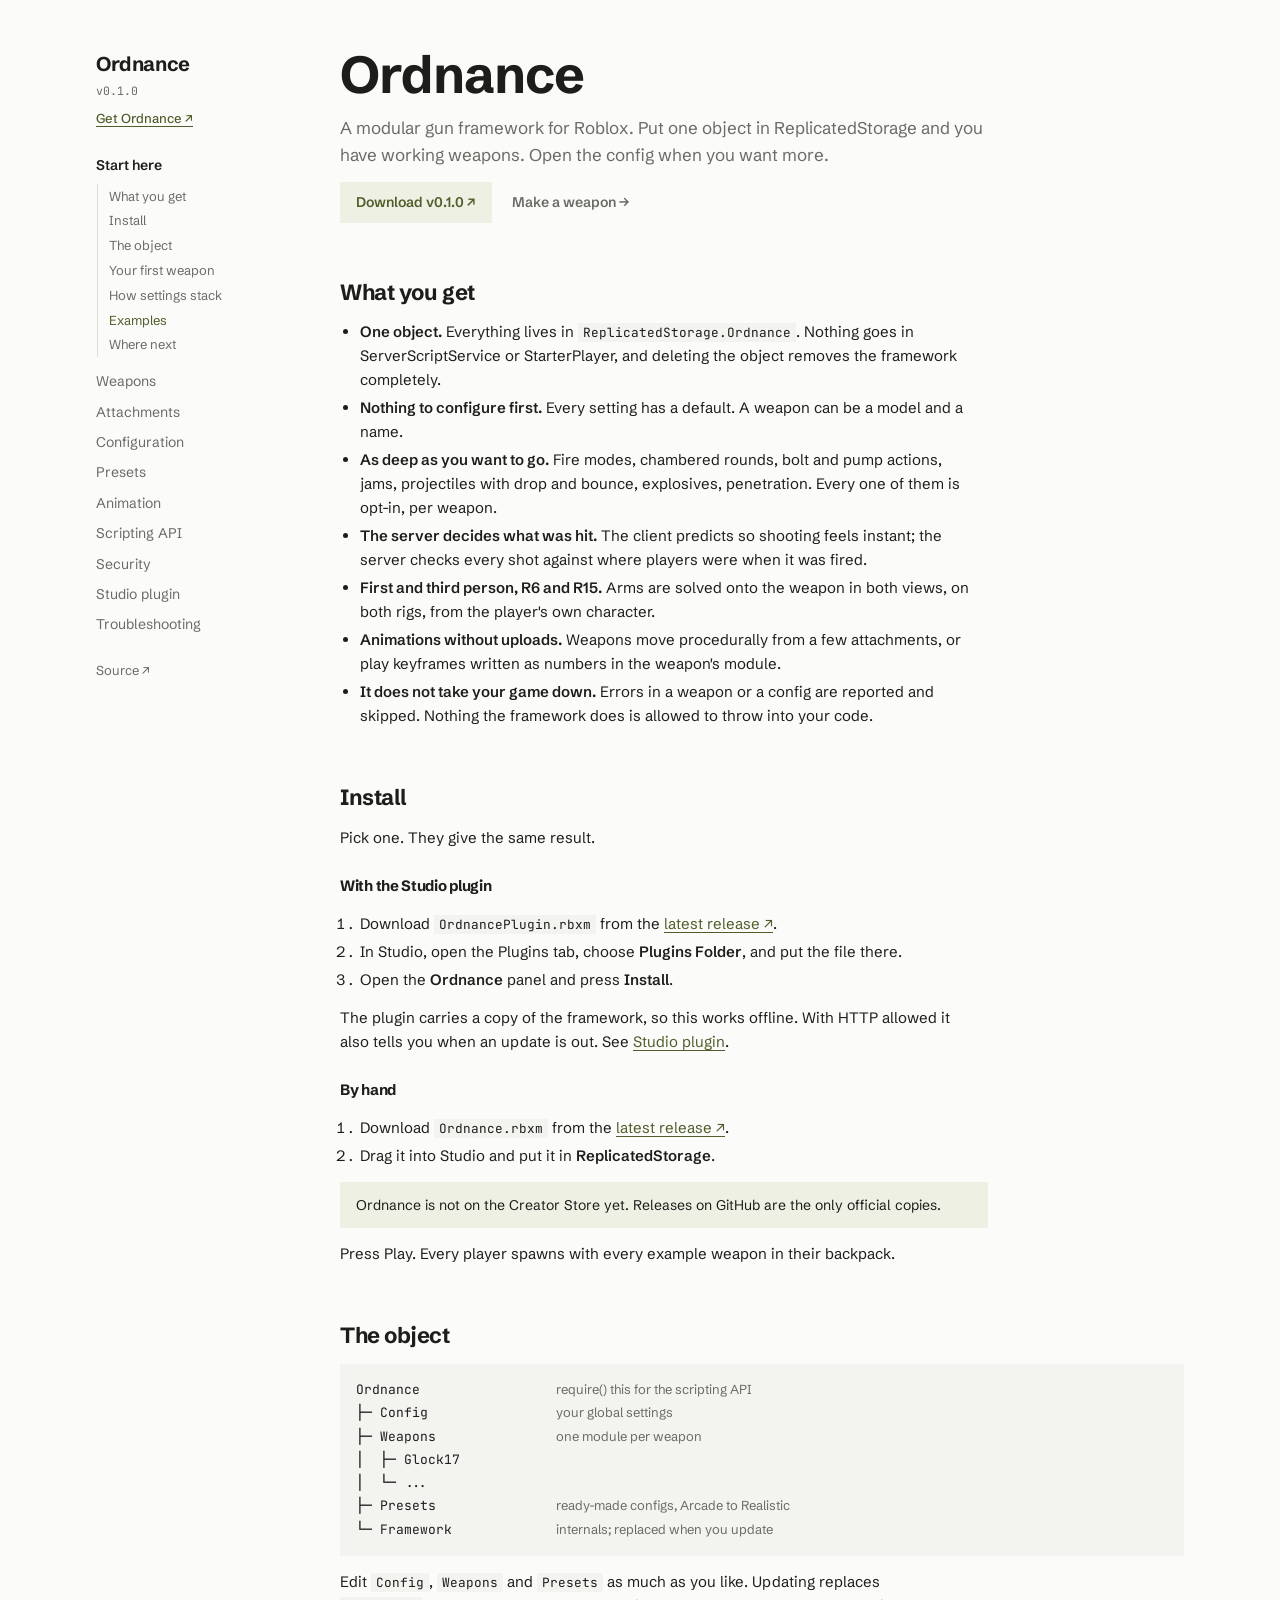
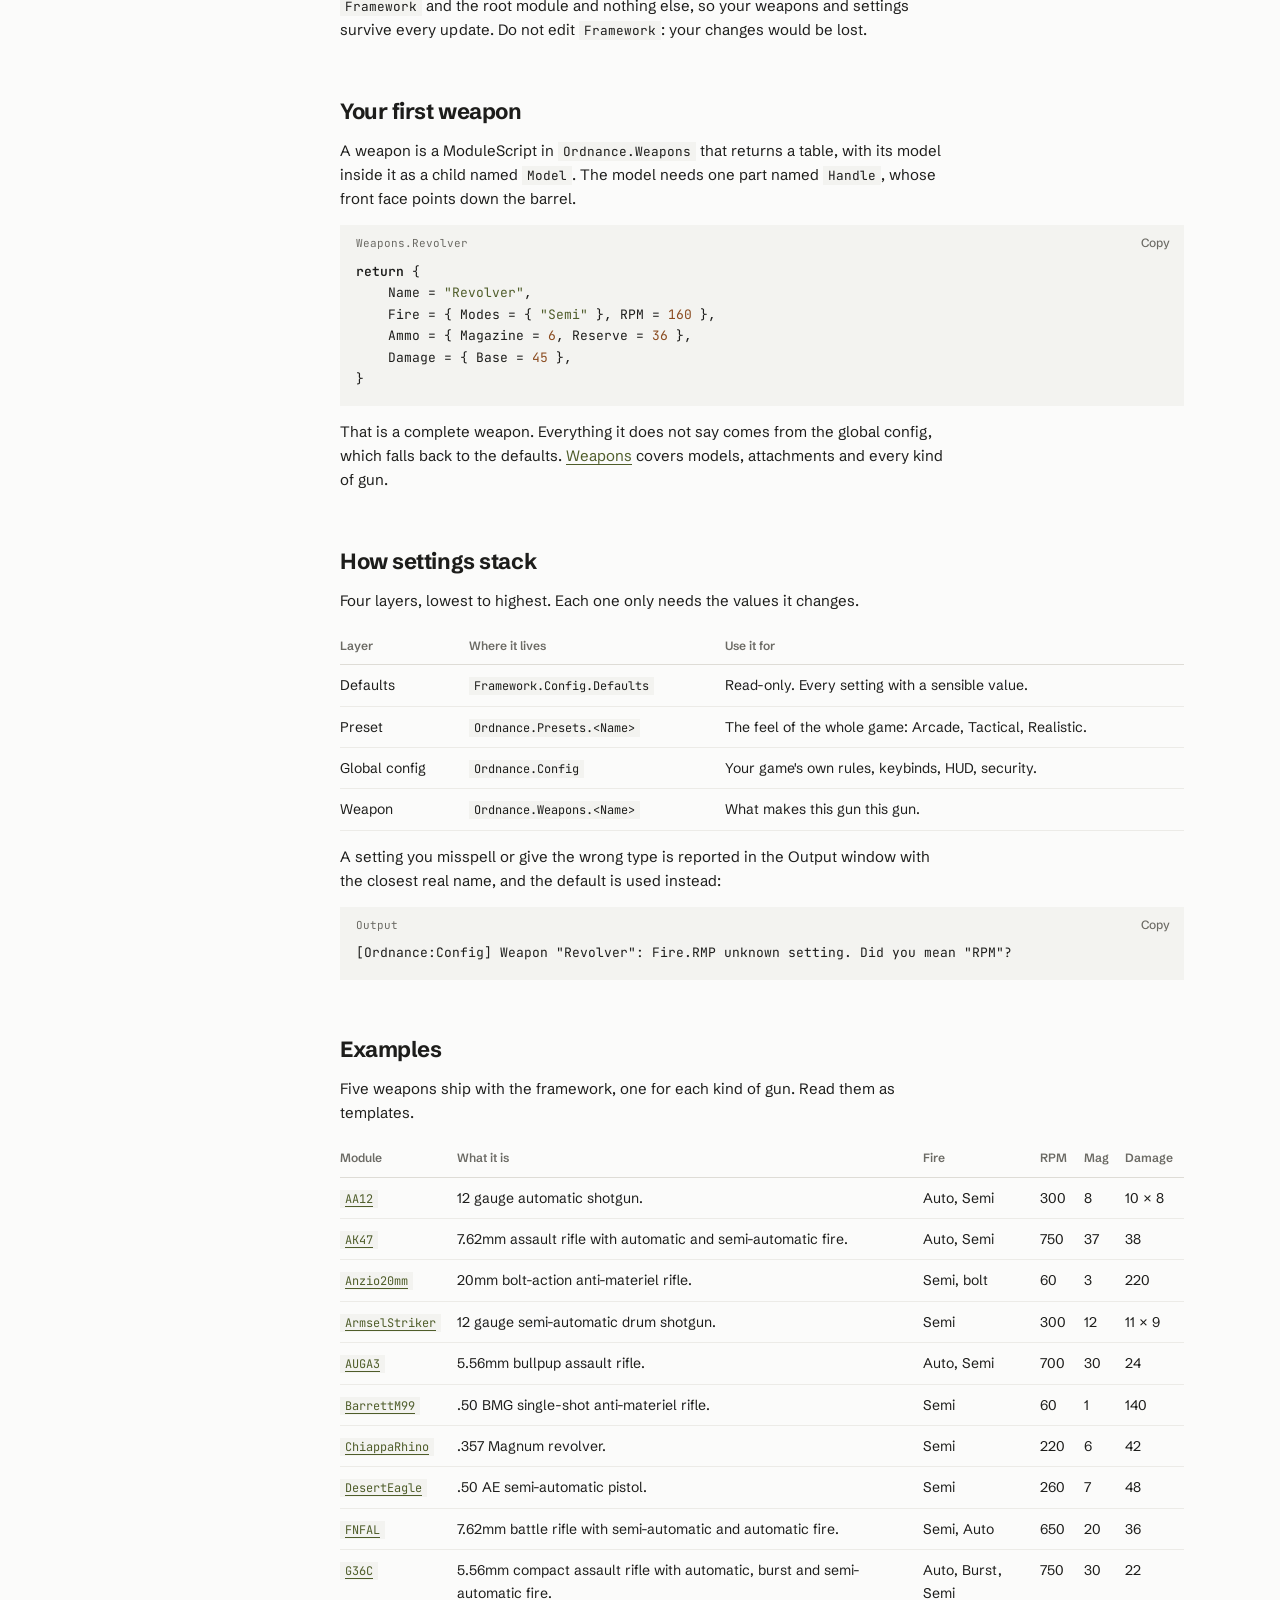
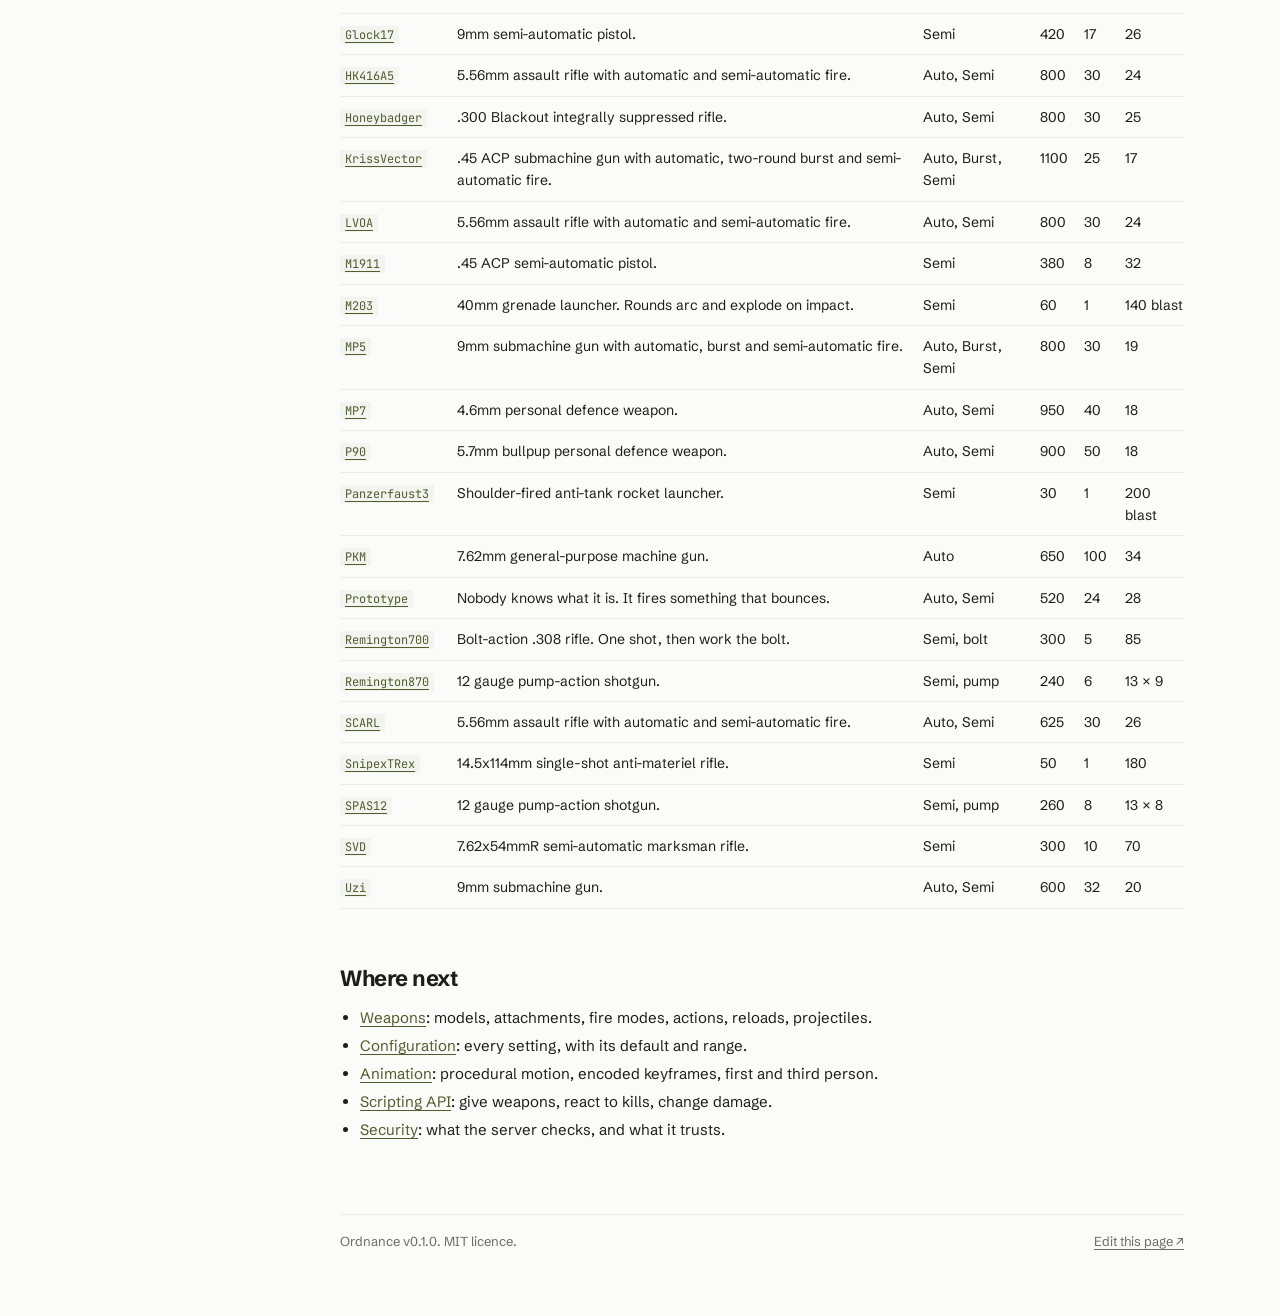
==== commit 1166ce91: "weapons: 24 more, for 30 in all; rounds stop on characters Adds the Anzio 20mm, Armsel Striker, HK41" ====
--- a/docs/index.html
+++ b/docs/index.html
@@ -78,12 +78,36 @@
 <section id="examples"><h2>Examples</h2>
 <p>Five weapons ship with the framework, one for each kind of gun. Read them as templates.</p>
 <div class="tbl"><table><thead><tr><th>Module</th><th>What it is</th><th>Fire</th><th>RPM</th><th>Mag</th><th>Damage</th></tr></thead><tbody>
+<tr><td><a href="https://github.com/xerseer/ORDINANCE/tree/main/src/Weapons/AA12"><code>AA12</code></a></td><td>12 gauge automatic shotgun.</td><td>Auto, Semi</td><td>300</td><td>8</td><td>10 × 8</td></tr>
 <tr><td><a href="https://github.com/xerseer/ORDINANCE/tree/main/src/Weapons/AK47"><code>AK47</code></a></td><td>7.62mm assault rifle with automatic and semi-automatic fire.</td><td>Auto, Semi</td><td>750</td><td>37</td><td>38</td></tr>
+<tr><td><a href="https://github.com/xerseer/ORDINANCE/tree/main/src/Weapons/Anzio20mm"><code>Anzio20mm</code></a></td><td>20mm bolt-action anti-materiel rifle.</td><td>Semi, bolt</td><td>60</td><td>3</td><td>220</td></tr>
+<tr><td><a href="https://github.com/xerseer/ORDINANCE/tree/main/src/Weapons/ArmselStriker"><code>ArmselStriker</code></a></td><td>12 gauge semi-automatic drum shotgun.</td><td>Semi</td><td>300</td><td>12</td><td>11 × 9</td></tr>
+<tr><td><a href="https://github.com/xerseer/ORDINANCE/tree/main/src/Weapons/AUGA3"><code>AUGA3</code></a></td><td>5.56mm bullpup assault rifle.</td><td>Auto, Semi</td><td>700</td><td>30</td><td>24</td></tr>
+<tr><td><a href="https://github.com/xerseer/ORDINANCE/tree/main/src/Weapons/BarrettM99"><code>BarrettM99</code></a></td><td>.50 BMG single-shot anti-materiel rifle.</td><td>Semi</td><td>60</td><td>1</td><td>140</td></tr>
+<tr><td><a href="https://github.com/xerseer/ORDINANCE/tree/main/src/Weapons/ChiappaRhino"><code>ChiappaRhino</code></a></td><td>.357 Magnum revolver.</td><td>Semi</td><td>220</td><td>6</td><td>42</td></tr>
+<tr><td><a href="https://github.com/xerseer/ORDINANCE/tree/main/src/Weapons/DesertEagle"><code>DesertEagle</code></a></td><td>.50 AE semi-automatic pistol.</td><td>Semi</td><td>260</td><td>7</td><td>48</td></tr>
+<tr><td><a href="https://github.com/xerseer/ORDINANCE/tree/main/src/Weapons/FNFAL"><code>FNFAL</code></a></td><td>7.62mm battle rifle with semi-automatic and automatic fire.</td><td>Semi, Auto</td><td>650</td><td>20</td><td>36</td></tr>
 <tr><td><a href="https://github.com/xerseer/ORDINANCE/tree/main/src/Weapons/G36C"><code>G36C</code></a></td><td>5.56mm compact assault rifle with automatic, burst and semi-automatic fire.</td><td>Auto, Burst, Semi</td><td>750</td><td>30</td><td>22</td></tr>
 <tr><td><a href="https://github.com/xerseer/ORDINANCE/tree/main/src/Weapons/Glock17"><code>Glock17</code></a></td><td>9mm semi-automatic pistol.</td><td>Semi</td><td>420</td><td>17</td><td>26</td></tr>
+<tr><td><a href="https://github.com/xerseer/ORDINANCE/tree/main/src/Weapons/HK416A5"><code>HK416A5</code></a></td><td>5.56mm assault rifle with automatic and semi-automatic fire.</td><td>Auto, Semi</td><td>800</td><td>30</td><td>24</td></tr>
+<tr><td><a href="https://github.com/xerseer/ORDINANCE/tree/main/src/Weapons/Honeybadger"><code>Honeybadger</code></a></td><td>.300 Blackout integrally suppressed rifle.</td><td>Auto, Semi</td><td>800</td><td>30</td><td>25</td></tr>
+<tr><td><a href="https://github.com/xerseer/ORDINANCE/tree/main/src/Weapons/KrissVector"><code>KrissVector</code></a></td><td>.45 ACP submachine gun with automatic, two-round burst and semi-automatic fire.</td><td>Auto, Burst, Semi</td><td>1100</td><td>25</td><td>17</td></tr>
+<tr><td><a href="https://github.com/xerseer/ORDINANCE/tree/main/src/Weapons/LVOA"><code>LVOA</code></a></td><td>5.56mm assault rifle with automatic and semi-automatic fire.</td><td>Auto, Semi</td><td>800</td><td>30</td><td>24</td></tr>
+<tr><td><a href="https://github.com/xerseer/ORDINANCE/tree/main/src/Weapons/M1911"><code>M1911</code></a></td><td>.45 ACP semi-automatic pistol.</td><td>Semi</td><td>380</td><td>8</td><td>32</td></tr>
 <tr><td><a href="https://github.com/xerseer/ORDINANCE/tree/main/src/Weapons/M203"><code>M203</code></a></td><td>40mm grenade launcher. Rounds arc and explode on impact.</td><td>Semi</td><td>60</td><td>1</td><td>140 blast</td></tr>
+<tr><td><a href="https://github.com/xerseer/ORDINANCE/tree/main/src/Weapons/MP5"><code>MP5</code></a></td><td>9mm submachine gun with automatic, burst and semi-automatic fire.</td><td>Auto, Burst, Semi</td><td>800</td><td>30</td><td>19</td></tr>
+<tr><td><a href="https://github.com/xerseer/ORDINANCE/tree/main/src/Weapons/MP7"><code>MP7</code></a></td><td>4.6mm personal defence weapon.</td><td>Auto, Semi</td><td>950</td><td>40</td><td>18</td></tr>
+<tr><td><a href="https://github.com/xerseer/ORDINANCE/tree/main/src/Weapons/P90"><code>P90</code></a></td><td>5.7mm bullpup personal defence weapon.</td><td>Auto, Semi</td><td>900</td><td>50</td><td>18</td></tr>
+<tr><td><a href="https://github.com/xerseer/ORDINANCE/tree/main/src/Weapons/Panzerfaust3"><code>Panzerfaust3</code></a></td><td>Shoulder-fired anti-tank rocket launcher.</td><td>Semi</td><td>30</td><td>1</td><td>200 blast</td></tr>
+<tr><td><a href="https://github.com/xerseer/ORDINANCE/tree/main/src/Weapons/PKM"><code>PKM</code></a></td><td>7.62mm general-purpose machine gun.</td><td>Auto</td><td>650</td><td>100</td><td>34</td></tr>
+<tr><td><a href="https://github.com/xerseer/ORDINANCE/tree/main/src/Weapons/Prototype"><code>Prototype</code></a></td><td>Nobody knows what it is. It fires something that bounces.</td><td>Auto, Semi</td><td>520</td><td>24</td><td>28</td></tr>
 <tr><td><a href="https://github.com/xerseer/ORDINANCE/tree/main/src/Weapons/Remington700"><code>Remington700</code></a></td><td>Bolt-action .308 rifle. One shot, then work the bolt.</td><td>Semi, bolt</td><td>300</td><td>5</td><td>85</td></tr>
 <tr><td><a href="https://github.com/xerseer/ORDINANCE/tree/main/src/Weapons/Remington870"><code>Remington870</code></a></td><td>12 gauge pump-action shotgun.</td><td>Semi, pump</td><td>240</td><td>6</td><td>13 × 9</td></tr>
+<tr><td><a href="https://github.com/xerseer/ORDINANCE/tree/main/src/Weapons/SCARL"><code>SCARL</code></a></td><td>5.56mm assault rifle with automatic and semi-automatic fire.</td><td>Auto, Semi</td><td>625</td><td>30</td><td>26</td></tr>
+<tr><td><a href="https://github.com/xerseer/ORDINANCE/tree/main/src/Weapons/SnipexTRex"><code>SnipexTRex</code></a></td><td>14.5x114mm single-shot anti-materiel rifle.</td><td>Semi</td><td>50</td><td>1</td><td>180</td></tr>
+<tr><td><a href="https://github.com/xerseer/ORDINANCE/tree/main/src/Weapons/SPAS12"><code>SPAS12</code></a></td><td>12 gauge pump-action shotgun.</td><td>Semi, pump</td><td>260</td><td>8</td><td>13 × 8</td></tr>
+<tr><td><a href="https://github.com/xerseer/ORDINANCE/tree/main/src/Weapons/SVD"><code>SVD</code></a></td><td>7.62x54mmR semi-automatic marksman rifle.</td><td>Semi</td><td>300</td><td>10</td><td>70</td></tr>
+<tr><td><a href="https://github.com/xerseer/ORDINANCE/tree/main/src/Weapons/Uzi"><code>Uzi</code></a></td><td>9mm submachine gun.</td><td>Auto, Semi</td><td>600</td><td>32</td><td>20</td></tr>
 </tbody></table></div>
 </section>
 <section id="next"><h2>Where next</h2>
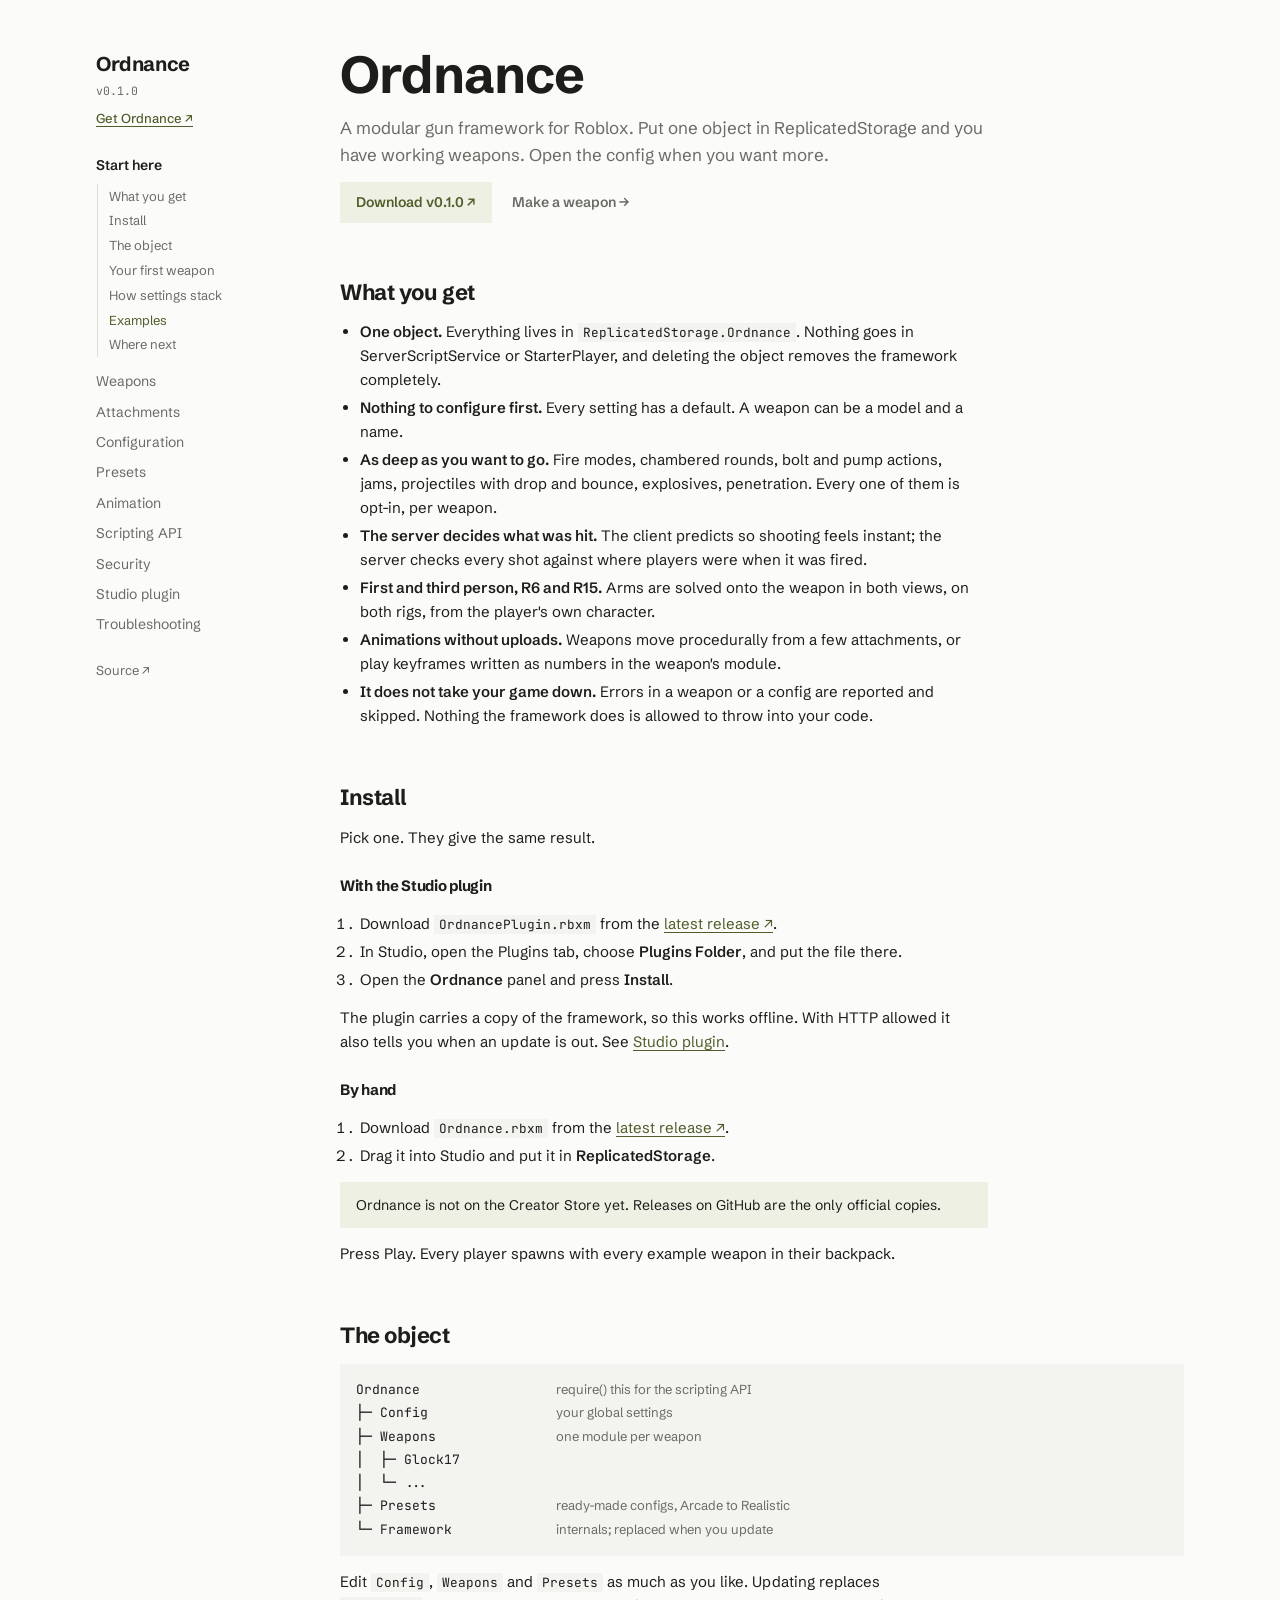
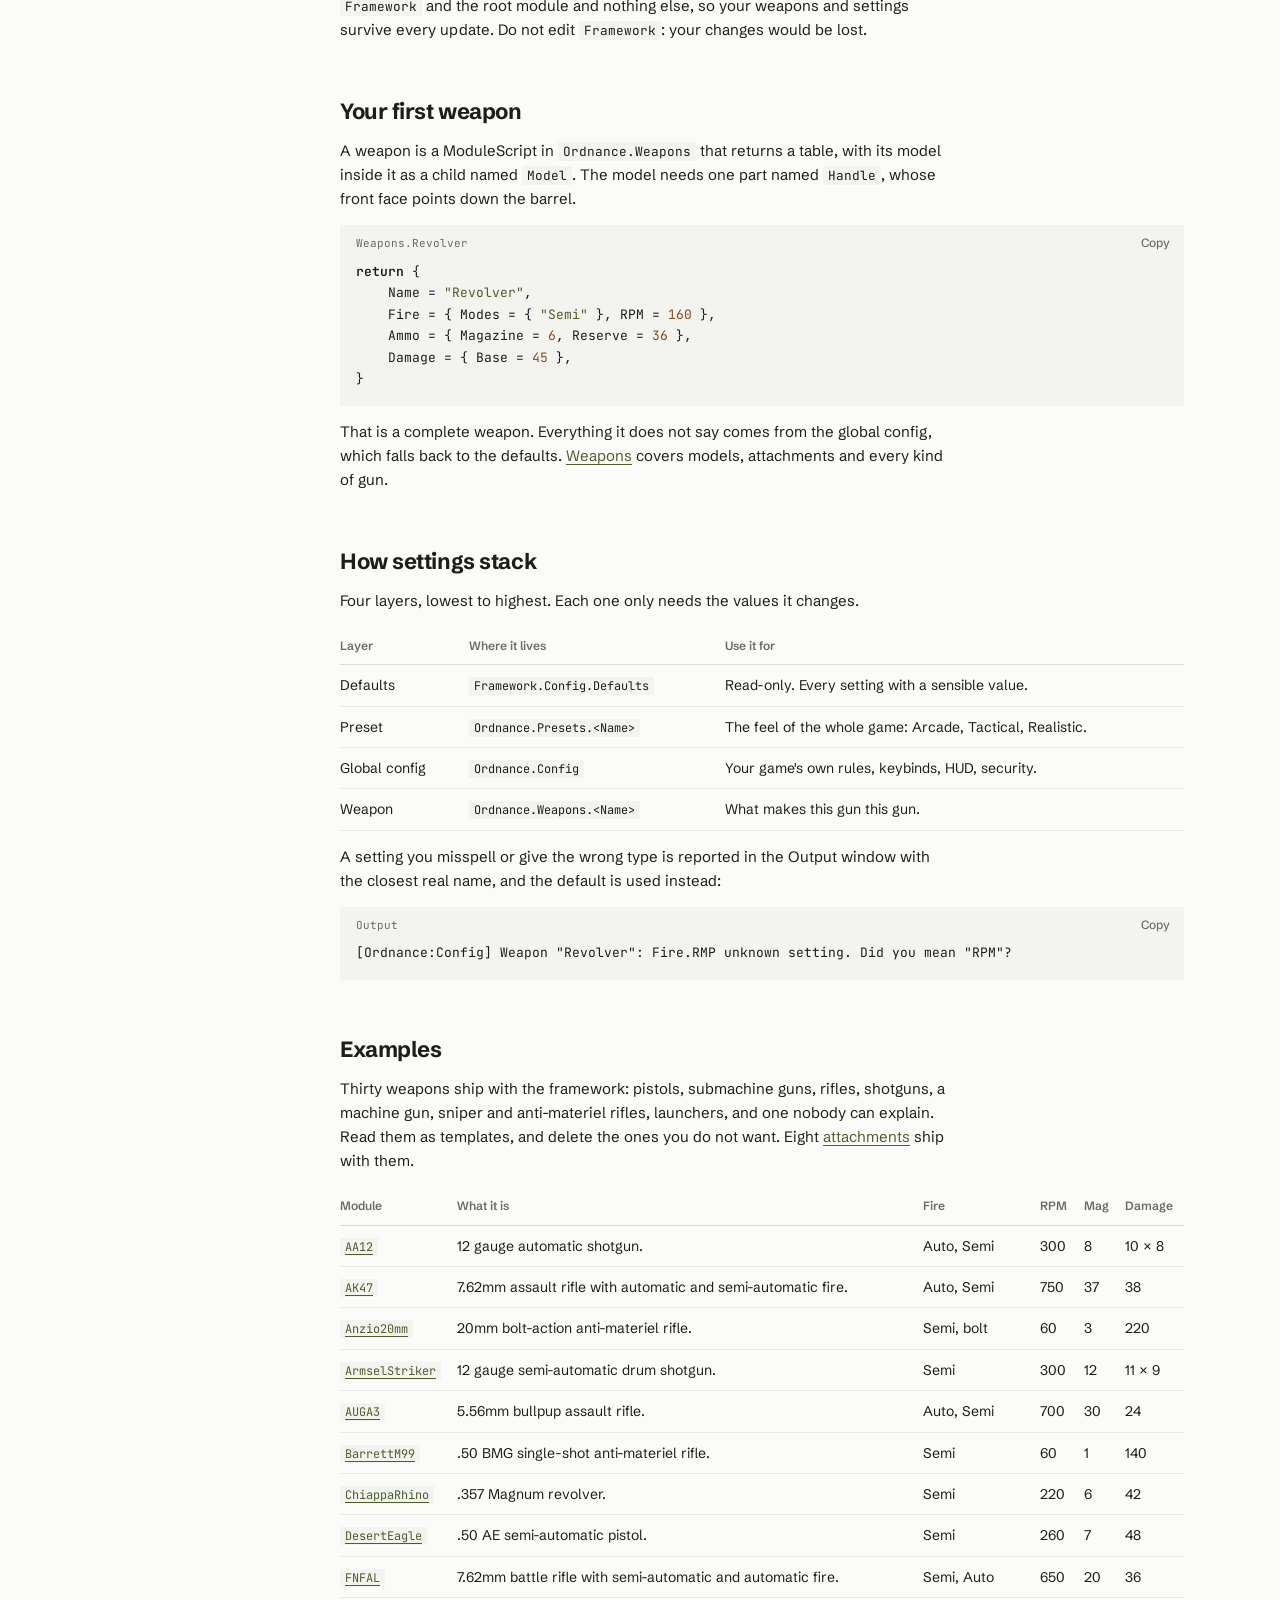
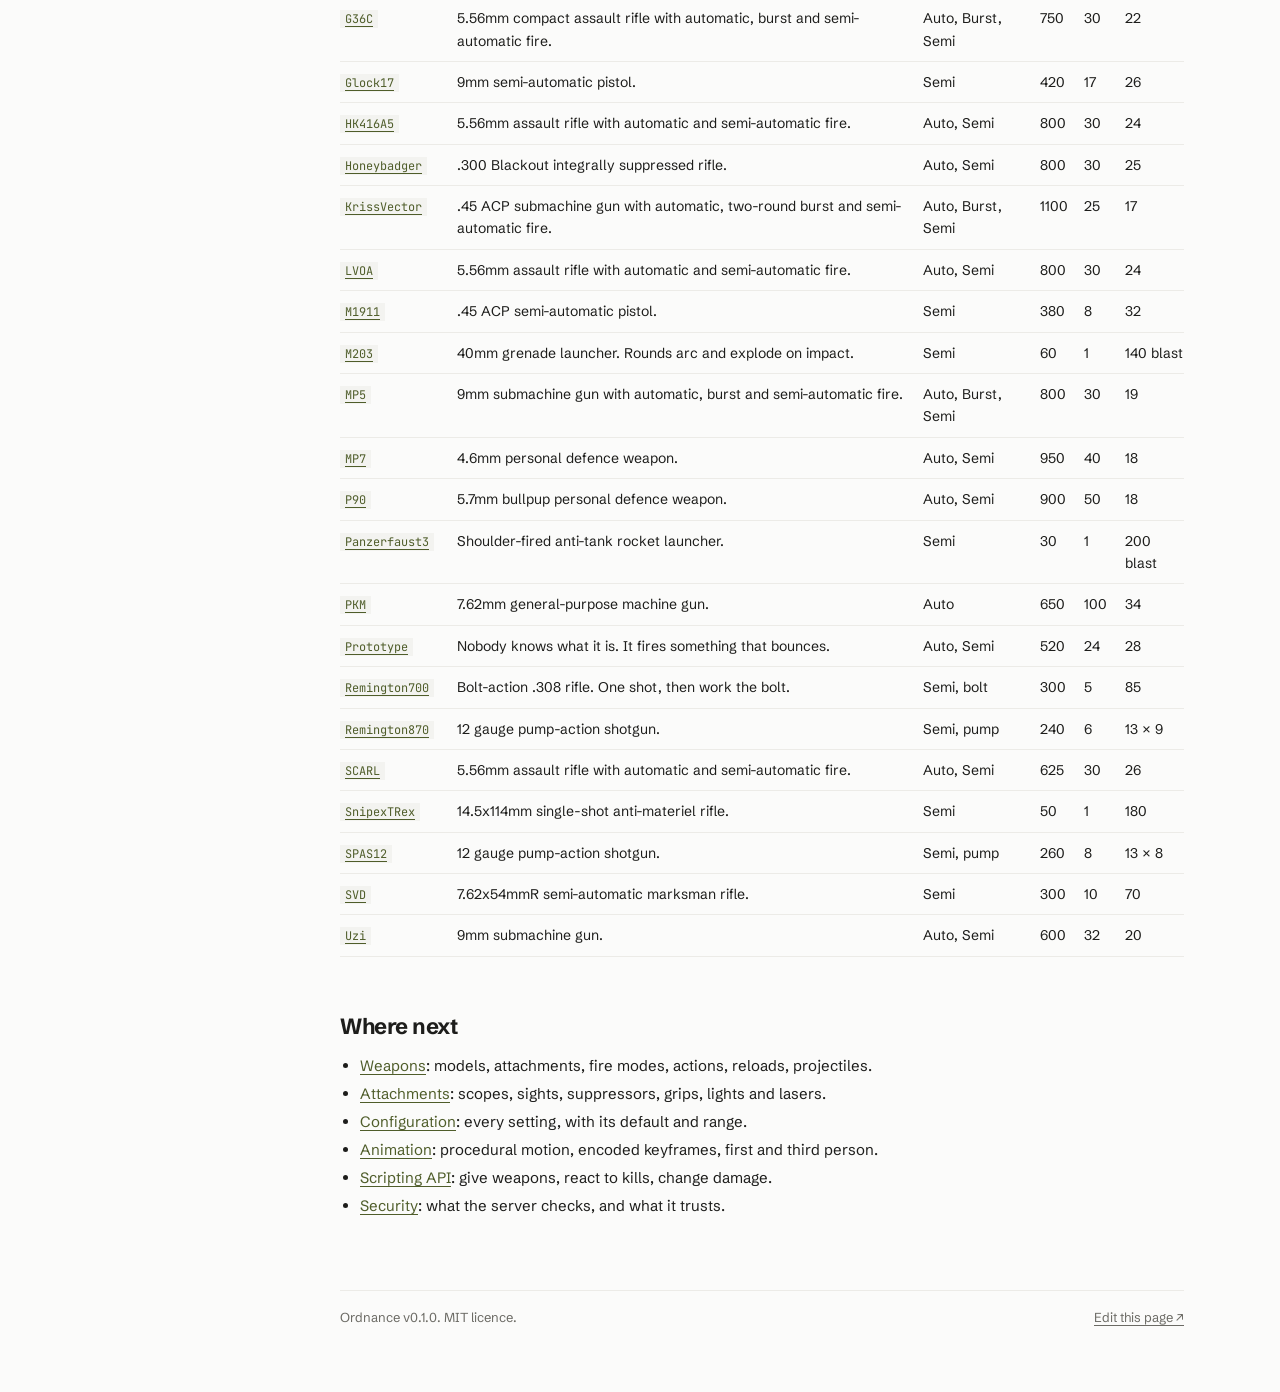
==== commit 77f9eb12: "docs: changelog, README and home page for attachments and the new weapons Co-Authored-By: Claude Opu" ====
--- a/docs/index.html
+++ b/docs/index.html
@@ -76,7 +76,7 @@
 <div class="code"><div class="label">Output</div><pre><code>[Ordnance:Config] Weapon &quot;Revolver&quot;: Fire.RMP unknown setting. Did you mean &quot;RPM&quot;?</code></pre></div>
 </section>
 <section id="examples"><h2>Examples</h2>
-<p>Five weapons ship with the framework, one for each kind of gun. Read them as templates.</p>
+<p>Thirty weapons ship with the framework: pistols, submachine guns, rifles, shotguns, a machine gun, sniper and anti-materiel rifles, launchers, and one nobody can explain. Read them as templates, and delete the ones you do not want. Eight <a href="attachments.html">attachments</a> ship with them.</p>
 <div class="tbl"><table><thead><tr><th>Module</th><th>What it is</th><th>Fire</th><th>RPM</th><th>Mag</th><th>Damage</th></tr></thead><tbody>
 <tr><td><a href="https://github.com/xerseer/ORDINANCE/tree/main/src/Weapons/AA12"><code>AA12</code></a></td><td>12 gauge automatic shotgun.</td><td>Auto, Semi</td><td>300</td><td>8</td><td>10 × 8</td></tr>
 <tr><td><a href="https://github.com/xerseer/ORDINANCE/tree/main/src/Weapons/AK47"><code>AK47</code></a></td><td>7.62mm assault rifle with automatic and semi-automatic fire.</td><td>Auto, Semi</td><td>750</td><td>37</td><td>38</td></tr>
@@ -111,7 +111,7 @@
 </tbody></table></div>
 </section>
 <section id="next"><h2>Where next</h2>
-<ul><li><a href="weapons.html">Weapons</a>: models, attachments, fire modes, actions, reloads, projectiles.</li><li><a href="config.html">Configuration</a>: every setting, with its default and range.</li><li><a href="animation.html">Animation</a>: procedural motion, encoded keyframes, first and third person.</li><li><a href="api.html">Scripting API</a>: give weapons, react to kills, change damage.</li><li><a href="security.html">Security</a>: what the server checks, and what it trusts.</li></ul>
+<ul><li><a href="weapons.html">Weapons</a>: models, attachments, fire modes, actions, reloads, projectiles.</li><li><a href="attachments.html">Attachments</a>: scopes, sights, suppressors, grips, lights and lasers.</li><li><a href="config.html">Configuration</a>: every setting, with its default and range.</li><li><a href="animation.html">Animation</a>: procedural motion, encoded keyframes, first and third person.</li><li><a href="api.html">Scripting API</a>: give weapons, react to kills, change damage.</li><li><a href="security.html">Security</a>: what the server checks, and what it trusts.</li></ul>
 </section>
     <footer>
       <span>Ordnance v0.1.0. MIT licence.</span>
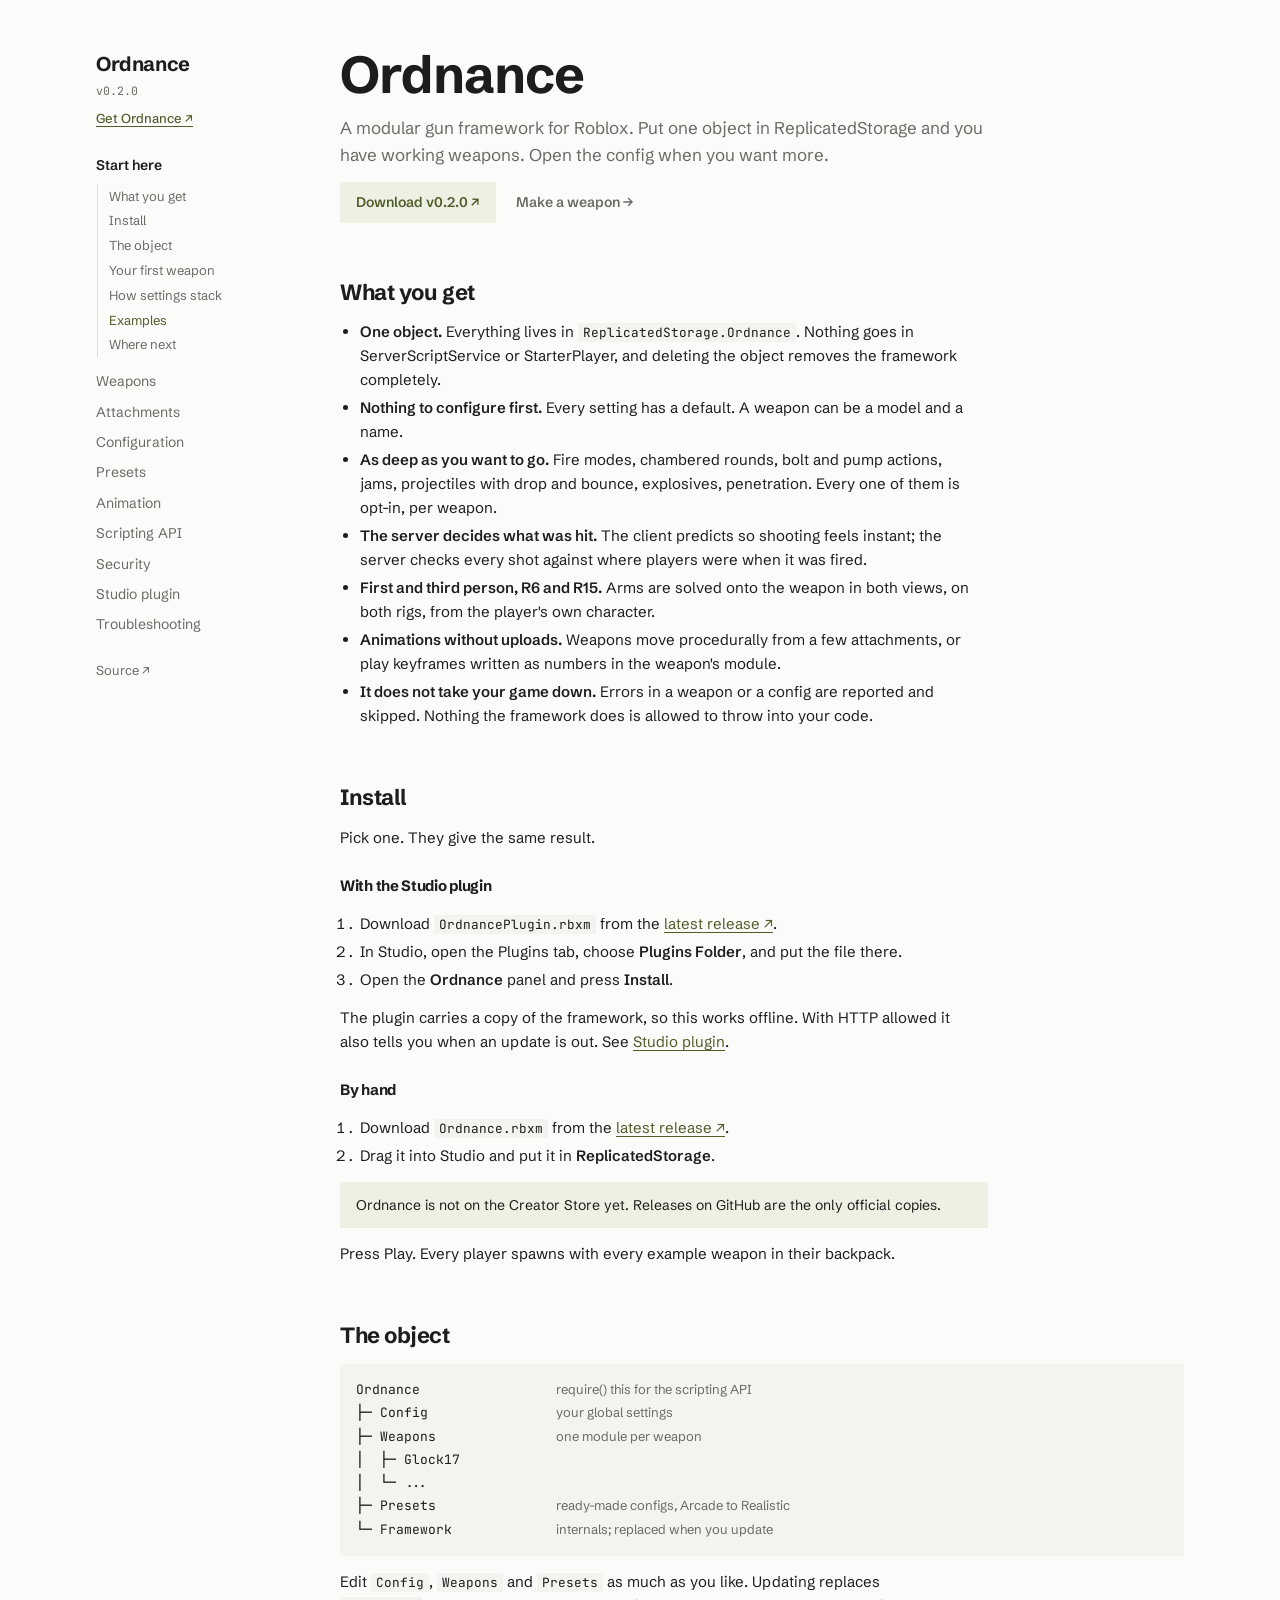
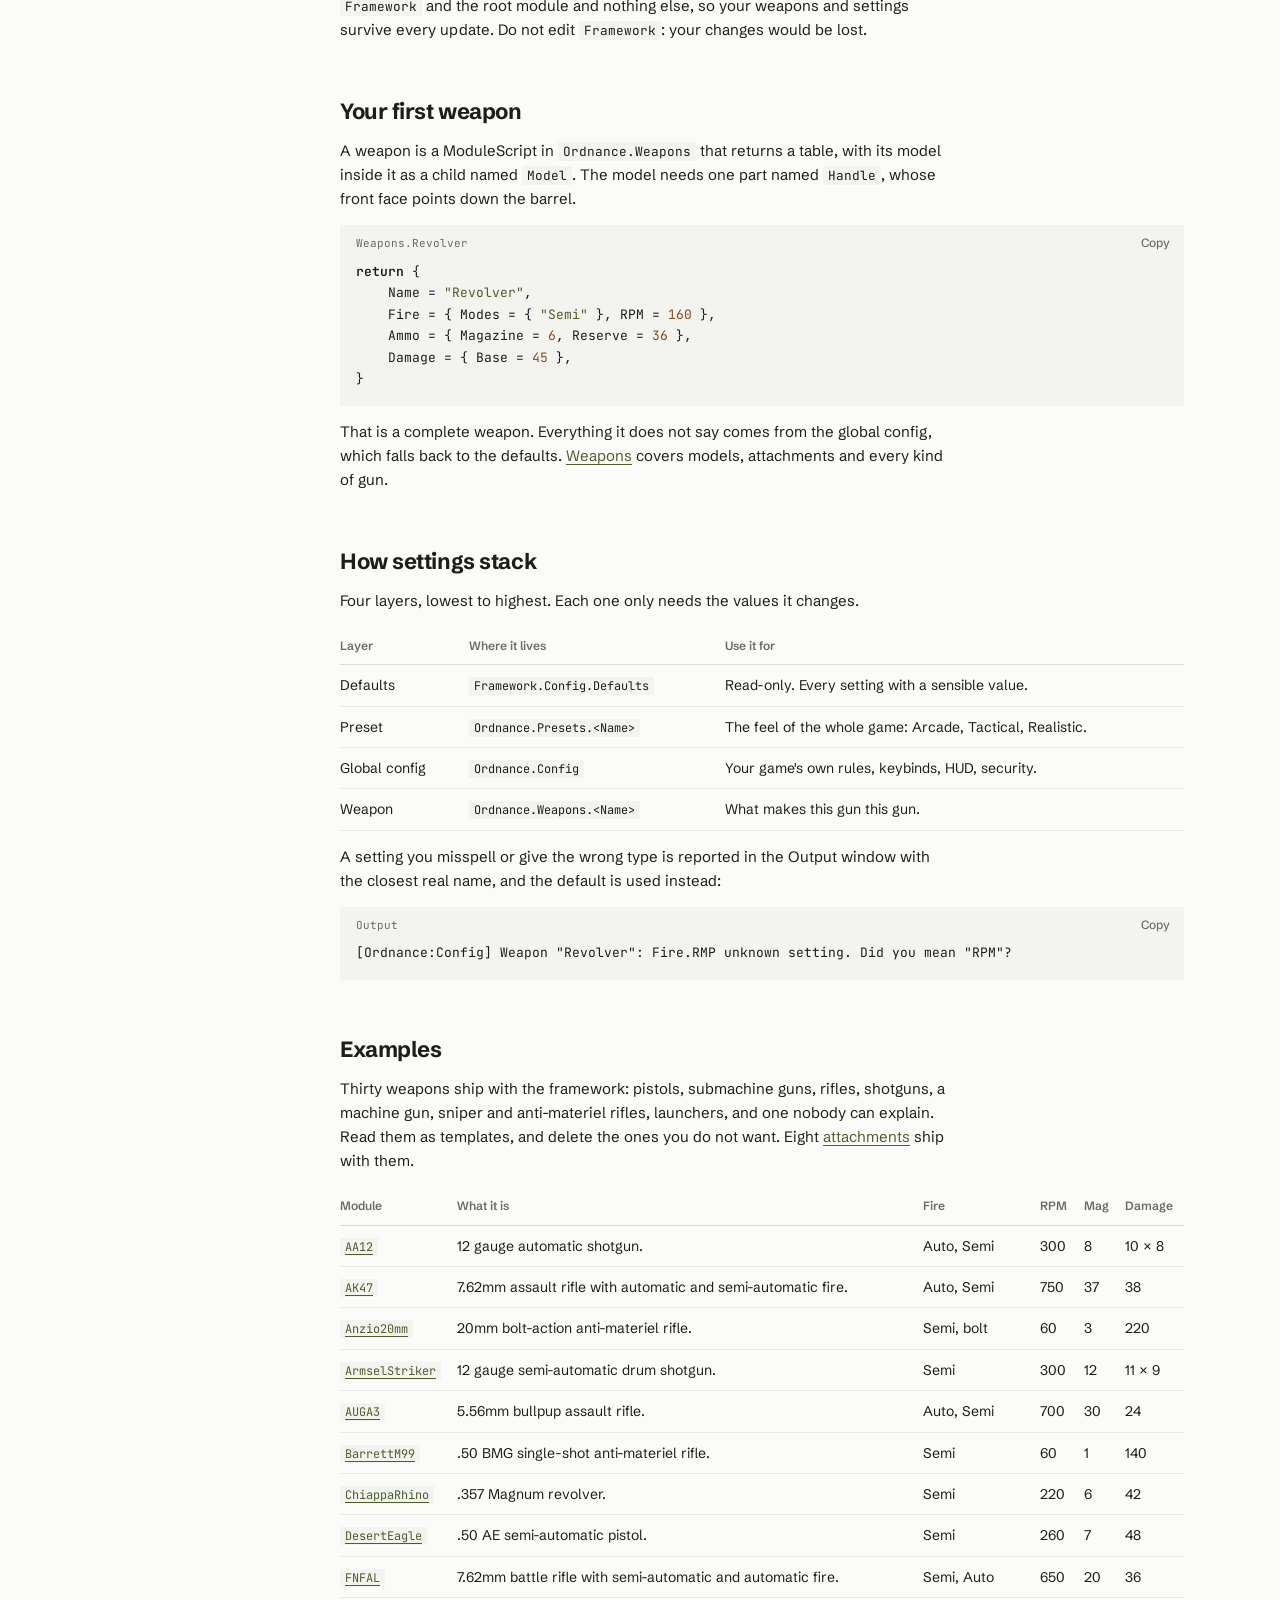
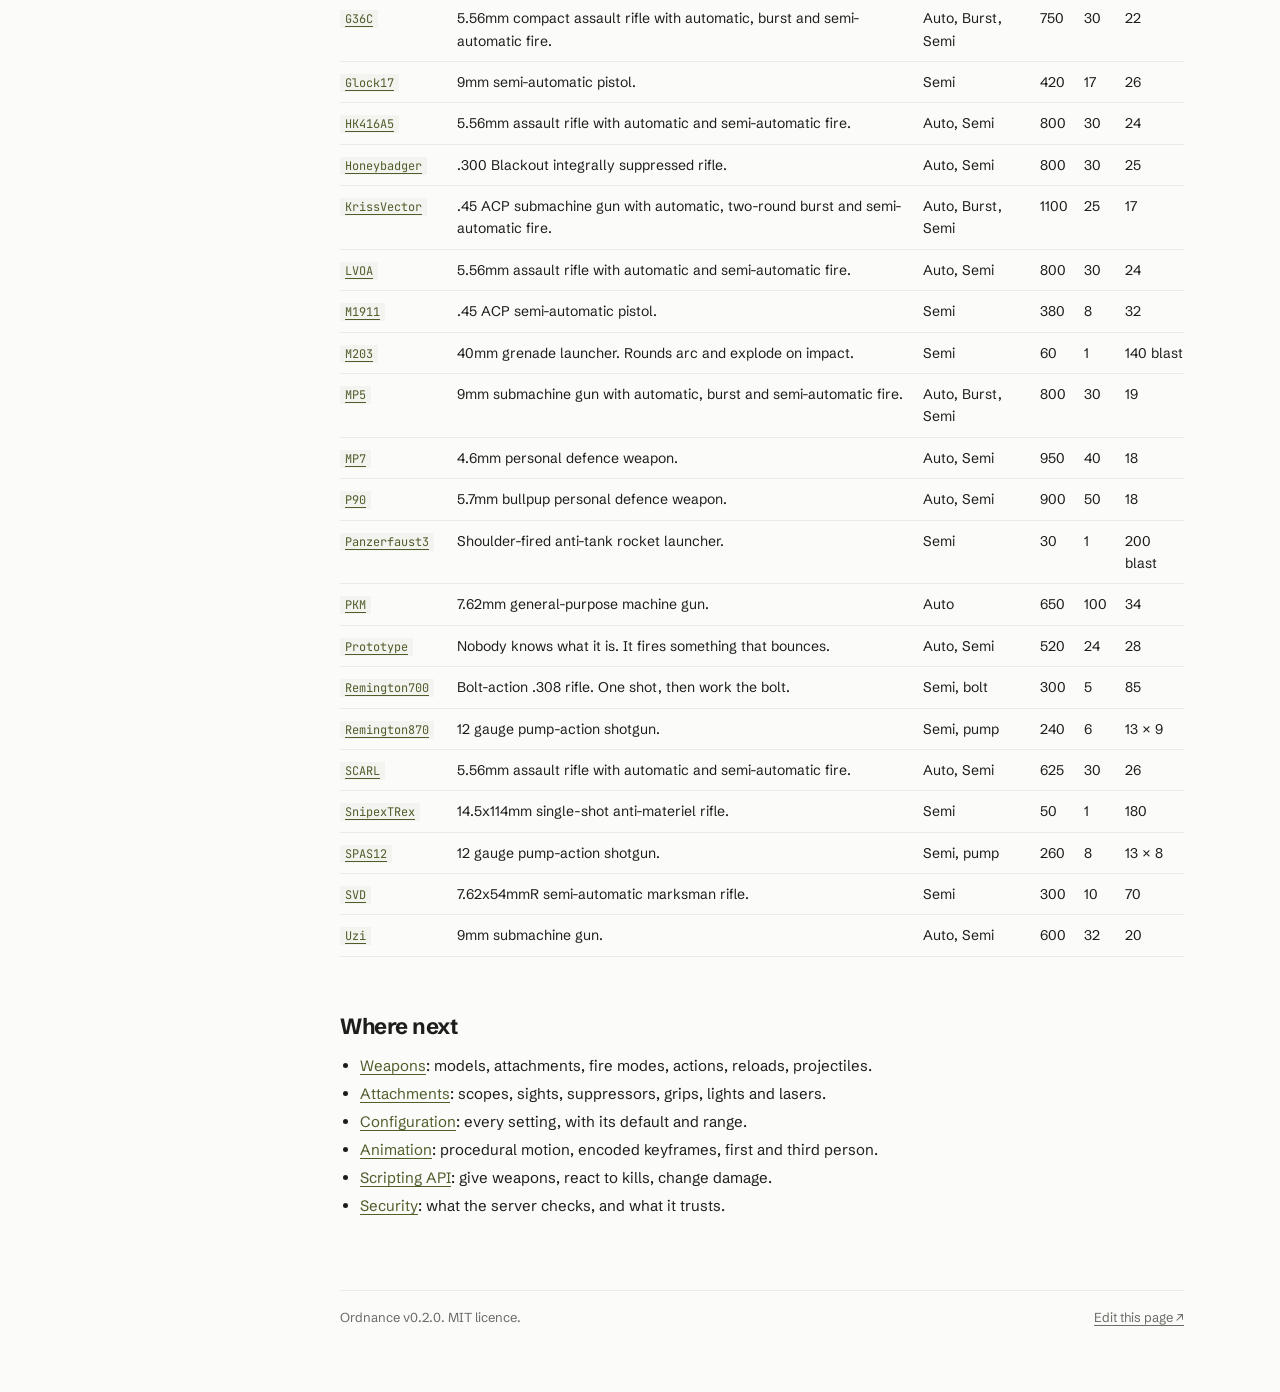
==== commit 1c890f26: "release: 0.2.0 Co-Authored-By: Claude Opus 5.5 <noreply@anthropic.com>" ====
--- a/docs/index.html
+++ b/docs/index.html
@@ -17,7 +17,7 @@
 <div class="shell">
   <nav class="rail" aria-label="Pages">
     <a class="brand" href="index.html">Ordnance</a>
-    <span class="ver">v0.1.0</span>
+    <span class="ver">v0.2.0</span>
     <a class="get" href="https://github.com/xerseer/ORDINANCE/releases" target="_blank" rel="noopener">Get Ordnance&nbsp;↗</a>
     <a class="item here" href="index.html" aria-current="page">Start here</a><div class="subs"><a class="sub" href="#what">What you get</a><a class="sub" href="#install">Install</a><a class="sub" href="#layout">The object</a><a class="sub" href="#first-weapon">Your first weapon</a><a class="sub" href="#precedence">How settings stack</a><a class="sub" href="#examples">Examples</a><a class="sub" href="#next">Where next</a></div>
     <a class="item" href="weapons.html">Weapons</a>
@@ -34,7 +34,7 @@
   <main>
 <section id="top"><h1>Ordnance</h1>
 <p class="lede">A modular gun framework for Roblox. Put one object in ReplicatedStorage and you have working weapons. Open the config when you want more.</p>
-<p class="actions"><a class="btn" href="https://github.com/xerseer/ORDINANCE/releases" target="_blank" rel="noopener">Download v0.1.0&nbsp;↗</a> <a class="btn plain" href="weapons.html">Make a weapon →</a></p>
+<p class="actions"><a class="btn" href="https://github.com/xerseer/ORDINANCE/releases" target="_blank" rel="noopener">Download v0.2.0&nbsp;↗</a> <a class="btn plain" href="weapons.html">Make a weapon →</a></p>
 </section>
 <section id="what"><h2>What you get</h2>
 <ul><li><strong>One object.</strong> Everything lives in <code>ReplicatedStorage.Ordnance</code>. Nothing goes in ServerScriptService or StarterPlayer, and deleting the object removes the framework completely.</li><li><strong>Nothing to configure first.</strong> Every setting has a default. A weapon can be a model and a name.</li><li><strong>As deep as you want to go.</strong> Fire modes, chambered rounds, bolt and pump actions, jams, projectiles with drop and bounce, explosives, penetration. Every one of them is opt-in, per weapon.</li><li><strong>The server decides what was hit.</strong> The client predicts so shooting feels instant; the server checks every shot against where players were when it was fired.</li><li><strong>First and third person, R6 and R15.</strong> Arms are solved onto the weapon in both views, on both rigs, from the player's own character.</li><li><strong>Animations without uploads.</strong> Weapons move procedurally from a few attachments, or play keyframes written as numbers in the weapon's module.</li><li><strong>It does not take your game down.</strong> Errors in a weapon or a config are reported and skipped. Nothing the framework does is allowed to throw into your code.</li></ul>
@@ -114,7 +114,7 @@
 <ul><li><a href="weapons.html">Weapons</a>: models, attachments, fire modes, actions, reloads, projectiles.</li><li><a href="attachments.html">Attachments</a>: scopes, sights, suppressors, grips, lights and lasers.</li><li><a href="config.html">Configuration</a>: every setting, with its default and range.</li><li><a href="animation.html">Animation</a>: procedural motion, encoded keyframes, first and third person.</li><li><a href="api.html">Scripting API</a>: give weapons, react to kills, change damage.</li><li><a href="security.html">Security</a>: what the server checks, and what it trusts.</li></ul>
 </section>
     <footer>
-      <span>Ordnance v0.1.0. MIT licence.</span>
+      <span>Ordnance v0.2.0. MIT licence.</span>
       <a href="https://github.com/xerseer/ORDINANCE/blob/main/site/index.md">Edit this page&nbsp;↗</a>
     </footer>
   </main>
